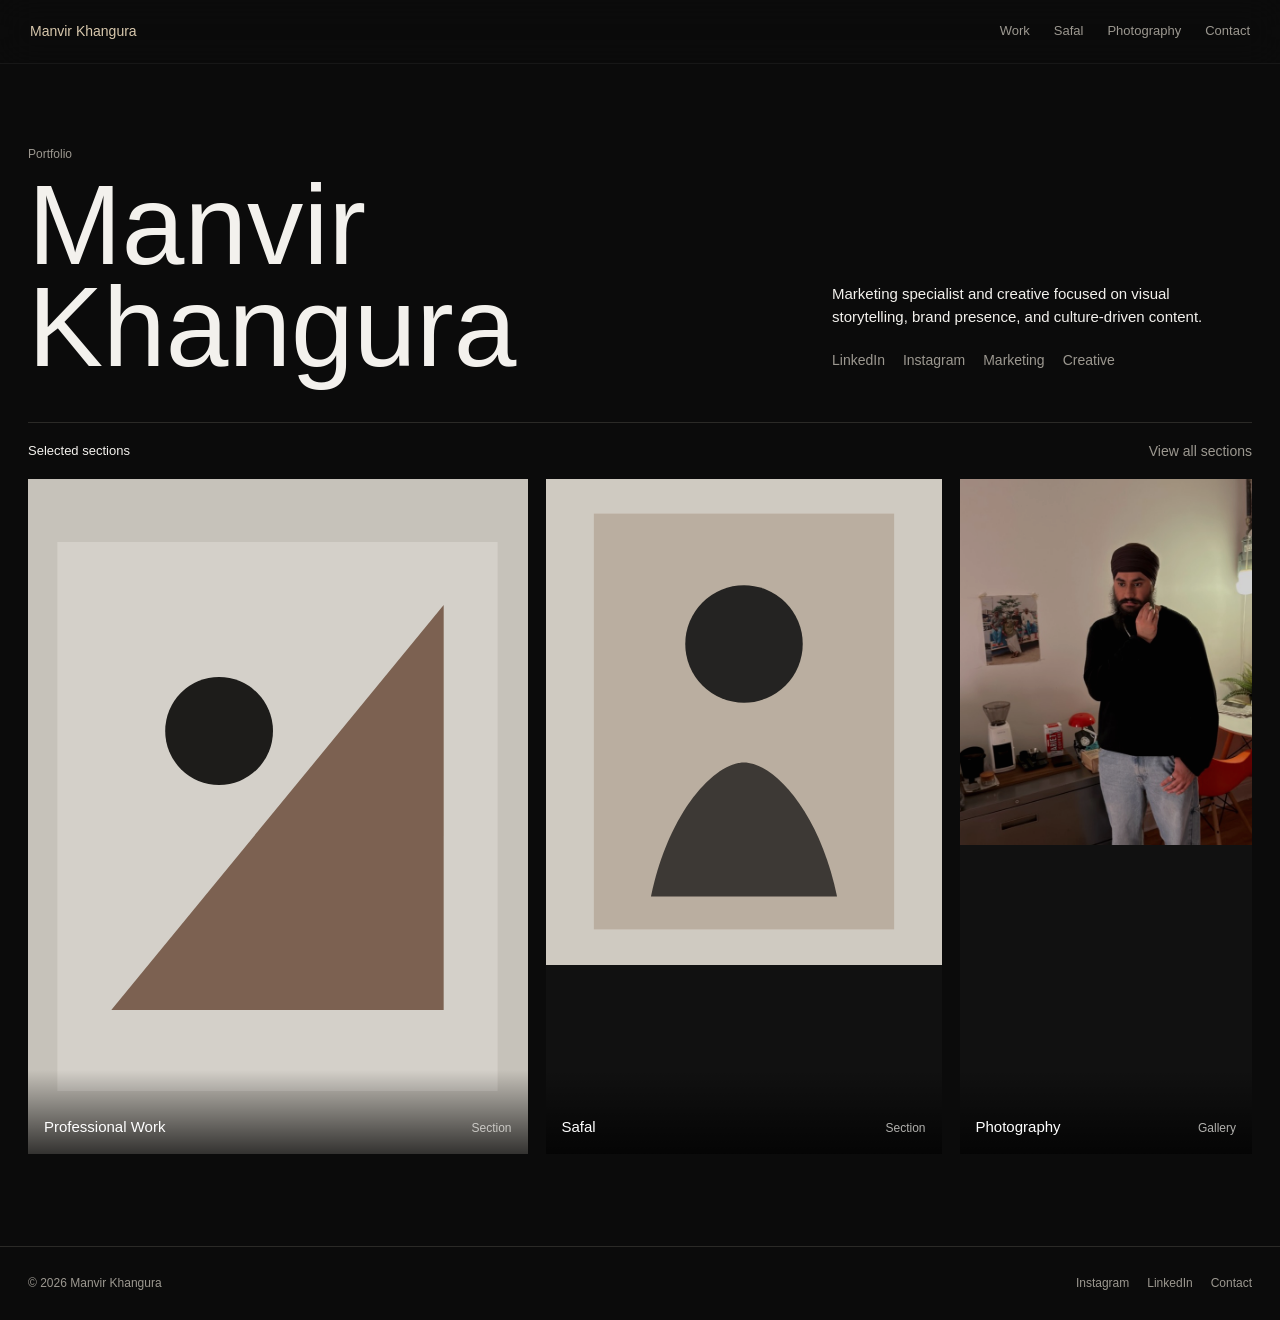
==== index.html @ 933faab9 "Refresh dark portfolio homepage" ====
<!doctype html>
<html lang="en">
  <head>
    <meta charset="utf-8" />
    <meta name="viewport" content="width=device-width, initial-scale=1" />
    <meta name="description" content="Manvir Khangura portfolio: graphic design, photography, social media management, and marketing." data-site="metaDescription" />
    <title>Manvir Khangura - Portfolio</title>
    <link rel="icon" href="favicon.svg" type="image/svg+xml" />
    <link rel="stylesheet" href="styles.css?v=20260706-dark-sections" />
    <script type="module" src="site.js?v=20260706-dark-sections"></script>
  </head>
  <body>
    <header class="site-header">
      <a class="brand" href="#home" data-route="home" data-site="name">Manvir Khangura</a>
      <nav class="site-nav" aria-label="Primary navigation">
        <a href="#section/professional-work" data-route="professional-work">Work</a>
        <a href="#section/safal" data-route="safal">Safal</a>
        <a href="#section/photography" data-route="photography">Photography</a>
        <a href="#contact" data-route="contact">Contact</a>
      </nav>
    </header>

    <main>
      <section class="masthead page-shell" data-view="home" aria-labelledby="intro-title">
        <div>
          <p class="kicker" data-site="kicker">Portfolio</p>
          <h1 id="intro-title" data-site="headline">Manvir Khangura</h1>
        </div>
        <div class="masthead-aside">
          <p class="intro-copy" data-site="description">Marketing specialist and creative focused on visual storytelling, brand presence, and culture-driven content.</p>
          <div class="link-row" aria-label="Social links" data-site="heroLinks">
            <a href="https://www.linkedin.com/in/manvir-khangura" target="_blank" rel="noreferrer">LinkedIn</a>
            <a href="https://www.instagram.com/manvir.s_/" target="_blank" rel="noreferrer">Instagram</a>
            <span>Marketing</span>
            <span>Creative</span>
          </div>
        </div>
      </section>

      <section class="section page-shell work-index" data-view="home" aria-labelledby="work-title">
        <div class="section-heading">
          <h2 id="work-title">Selected sections</h2>
          <a href="#galleries" data-route="galleries">View all sections</a>
        </div>
        <div class="project-grid" id="featured-grid"></div>
      </section>

      <section class="archive page-shell" data-view="archive" hidden>
        <div class="page-title">
          <p class="kicker">Archive</p>
          <h1 id="archive-title">Sections</h1>
        </div>
        <div class="project-grid" id="archive-grid"></div>
        <p class="empty-state" id="archive-empty" hidden>No published work yet.</p>
      </section>

      <article class="project-page page-shell" data-view="project" hidden>
        <header class="project-header">
          <a class="back-link" id="project-back" href="#home">Back</a>
          <h1 id="project-title"></h1>
          <p id="project-year"></p>
        </header>
        <p class="project-description" id="project-description"></p>
        <div class="image-stack" id="project-images"></div>
      </article>

      <section class="contact page-shell" data-view="contact" hidden aria-labelledby="contact-title">
        <p class="kicker">Contact</p>
        <h1 id="contact-title" data-site="contactHeading">For design, content, photography, and marketing collaborations.</h1>
        <div class="contact-list" data-site="contactLinks">
          <a href="https://www.linkedin.com/in/manvir-khangura" target="_blank" rel="noreferrer">LinkedIn</a>
          <a href="https://www.instagram.com/manvir.s_/" target="_blank" rel="noreferrer">Instagram</a>
          <span>Marketing</span>
          <span>Creative</span>
          <span>Photography</span>
        </div>
      </section>
    </main>
    <footer class="site-footer">
      <span>© 2026 Manvir Khangura</span>
      <nav aria-label="Footer links">
        <a href="https://www.instagram.com/manvir.s_/" target="_blank" rel="noreferrer">Instagram</a>
        <a href="https://www.linkedin.com/in/manvir-khangura" target="_blank" rel="noreferrer">LinkedIn</a>
        <a href="#contact">Contact</a>
      </nav>
    </footer>
  </body>
</html>
---- styles.css ----
:root {
  color-scheme: dark;
  --background: #0b0b0b;
  --surface: #111111;
  --text: #f3f1ed;
  --muted: #9c9890;
  --line: #2b2a27;
  --soft: #171717;
  --glow: #d8c8ad;
  --max: 1480px;
}

* {
  box-sizing: border-box;
}

html {
  background: var(--background);
  color: var(--text);
  font-family: "SF Pro Display", "SF Pro Text", -apple-system, BlinkMacSystemFont, "Helvetica Neue", Helvetica, Arial, sans-serif;
}

body {
  margin: 0;
  min-height: 100vh;
  font-size: 14px;
  line-height: 1.45;
  letter-spacing: 0;
}

a {
  color: inherit;
  text-decoration: none;
}

a:hover,
a.active {
  color: var(--glow);
}

img {
  display: block;
  max-width: 100%;
}

[hidden] {
  display: none !important;
}

.site-header {
  position: sticky;
  top: 0;
  z-index: 10;
  display: grid;
  grid-template-columns: 1fr auto;
  align-items: center;
  gap: 24px;
  min-height: 64px;
  padding: 0 30px;
  background: rgb(11 11 11 / 82%);
  border-bottom: 1px solid rgb(255 255 255 / 5%);
  backdrop-filter: blur(18px);
  -webkit-backdrop-filter: blur(18px);
}

.brand {
  width: max-content;
  font-size: 14px;
  font-weight: 400;
  color: var(--text);
}

.site-nav {
  display: flex;
  align-items: center;
  justify-content: flex-end;
  gap: 24px;
  font-size: 13px;
  color: var(--muted);
}

.page-shell {
  width: min(var(--max), 100%);
  margin: 0 auto;
  padding: 0 28px;
}

.masthead {
  display: grid;
  grid-template-columns: minmax(0, 1fr) minmax(280px, 420px);
  align-items: end;
  gap: 48px;
  min-height: 34vh;
  padding-top: 82px;
  padding-bottom: 44px;
}

.kicker {
  margin: 0 0 12px;
  color: var(--muted);
  font-size: 12px;
}

h1,
h2,
p {
  margin-top: 0;
}

h1 {
  margin-bottom: 0;
  max-width: 960px;
  font-size: clamp(54px, 8.8vw, 136px);
  line-height: 0.9;
  font-weight: 400;
}

h2 {
  margin: 0;
  font-size: 13px;
  font-weight: 400;
}

.masthead-aside {
  padding-bottom: 8px;
}

.intro-copy {
  max-width: 390px;
  margin-bottom: 22px;
  color: var(--text);
  font-size: 15px;
  line-height: 1.48;
}

.link-row,
.contact-list {
  display: flex;
  flex-wrap: wrap;
  gap: 8px 18px;
  color: var(--muted);
}

.section {
  padding-bottom: 92px;
}

.section-heading {
  display: flex;
  align-items: center;
  justify-content: space-between;
  gap: 18px;
  padding: 18px 0;
  border-top: 1px solid var(--line);
  color: var(--muted);
}

.section-heading h2 {
  color: var(--text);
}

.project-grid {
  display: grid;
  grid-template-columns: repeat(12, minmax(0, 1fr));
  gap: 18px;
}

.project-tile {
  position: relative;
  display: grid;
  grid-column: span 4;
  gap: 0;
  overflow: hidden;
  background: var(--surface);
}

.project-tile:nth-child(6n + 1) {
  grid-column: span 5;
}

.project-tile:nth-child(6n + 2) {
  grid-column: span 4;
  padding-top: 0;
}

.project-tile:nth-child(6n + 3) {
  grid-column: span 3;
}

.project-tile:nth-child(6n + 4) {
  grid-column: span 7;
}

.project-tile:nth-child(6n + 5),
.project-tile:nth-child(6n + 6) {
  grid-column: span 6;
}

.project-tile img,
.image-placeholder {
  width: 100%;
  aspect-ratio: 4 / 5;
  object-fit: cover;
  background: var(--soft);
  filter: saturate(0.9) contrast(1.03);
  opacity: 0.88;
  transition: opacity 240ms ease, transform 420ms ease, filter 420ms ease;
}

.project-tile:nth-child(6n + 1) img {
  aspect-ratio: 4 / 5.4;
}

.project-tile:nth-child(6n + 2) img {
  aspect-ratio: 4 / 4.9;
}

.project-tile:hover img {
  opacity: 1;
  transform: scale(1.025);
  filter: saturate(1.04) contrast(1.06);
}

.project-meta {
  position: absolute;
  inset: auto 0 0;
  display: flex;
  align-items: baseline;
  justify-content: space-between;
  gap: 16px;
  padding: 46px 16px 16px;
  color: rgb(243 241 237 / 72%);
  font-size: 12px;
  background: linear-gradient(to top, rgb(0 0 0 / 74%), rgb(0 0 0 / 0));
}

.project-meta span:first-child {
  color: #fff;
  font-size: 15px;
}

.archive {
  padding-top: 96px;
  padding-bottom: 120px;
}

.page-title {
  display: grid;
  grid-template-columns: 1fr auto;
  align-items: end;
  gap: 24px;
  margin-bottom: 46px;
}

.page-title h1 {
  font-size: clamp(48px, 9vw, 148px);
}

.empty-state,
.project-header p,
.project-description {
  color: var(--muted);
}

.project-page {
  max-width: 1180px;
  padding-top: 82px;
  padding-bottom: 120px;
}

.project-header {
  display: grid;
  grid-template-columns: 160px 1fr auto;
  align-items: end;
  gap: 24px;
  margin-bottom: 42px;
}

.project-header h1 {
  max-width: 820px;
  font-size: clamp(44px, 8vw, 128px);
}

.back-link {
  color: var(--muted);
}

.project-description {
  max-width: 620px;
  margin: 0 0 42px 160px;
  font-size: 16px;
  line-height: 1.5;
}

.image-stack {
  display: grid;
  gap: 18px;
}

.image-stack img {
  width: 100%;
  max-height: 1120px;
  object-fit: cover;
  background: var(--soft);
  border: 1px solid var(--line);
}

.contact {
  min-height: calc(100vh - 64px);
  display: flex;
  flex-direction: column;
  justify-content: flex-end;
  padding-top: 96px;
  padding-bottom: 56px;
}

.site-footer {
  display: flex;
  align-items: center;
  justify-content: space-between;
  gap: 24px;
  padding: 28px;
  color: var(--muted);
  border-top: 1px solid var(--line);
  font-size: 12px;
}

.site-footer nav {
  display: flex;
  gap: 18px;
}

.contact h1 {
  max-width: 920px;
  margin-bottom: 32px;
  font-size: clamp(42px, 8vw, 128px);
}

@media (max-width: 820px) {
  .site-header {
    min-height: 62px;
    padding: 0 18px;
  }

  .site-nav {
    gap: 16px;
  }

  .page-shell {
    padding-left: 18px;
    padding-right: 18px;
  }

  .masthead {
    grid-template-columns: 1fr;
    gap: 24px;
    min-height: 28vh;
    padding-top: 62px;
    padding-bottom: 34px;
  }

  h1 {
    font-size: clamp(52px, 17vw, 96px);
  }

  .section {
    padding-bottom: 78px;
  }

  .project-grid {
    grid-template-columns: 1fr;
    gap: 34px;
  }

  .project-tile,
  .project-tile:nth-child(n) {
    grid-column: auto;
    padding-top: 0;
  }

  .project-tile img,
  .project-tile:nth-child(n) img {
    aspect-ratio: 4 / 5;
  }

  .page-title,
  .project-header {
    grid-template-columns: 1fr;
    gap: 12px;
  }

  .project-description {
    margin-left: 0;
  }

  .site-footer {
    align-items: flex-start;
    flex-direction: column;
    padding: 24px 18px;
  }
}
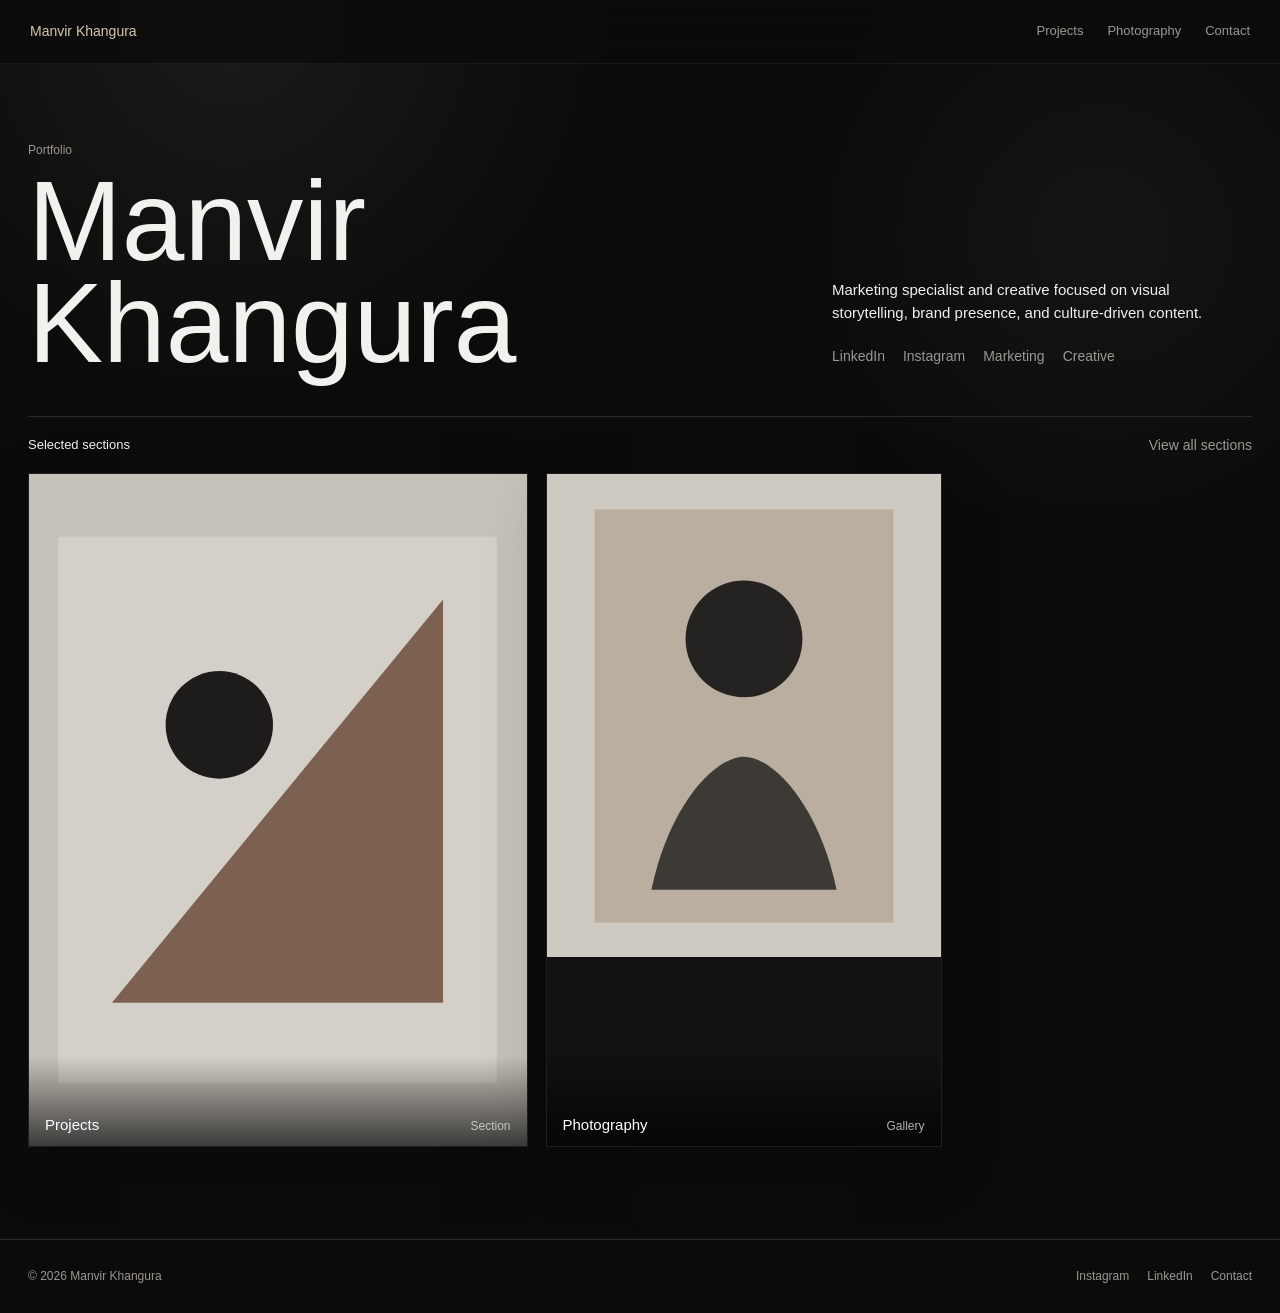
==== commit 9b0a8535: "Rename work section and remove Safal" ====
--- a/index.html
+++ b/index.html
@@ -6,15 +6,15 @@
     <meta name="description" content="Manvir Khangura portfolio: graphic design, photography, social media management, and marketing." data-site="metaDescription" />
     <title>Manvir Khangura - Portfolio</title>
     <link rel="icon" href="favicon.svg" type="image/svg+xml" />
-    <link rel="stylesheet" href="styles.css?v=20260706-dark-sections" />
-    <script type="module" src="site.js?v=20260706-dark-sections"></script>
+    <link rel="stylesheet" href="styles.css?v=20260707-admin" />
+    <script src="content/admin-config.js"></script>
+    <script type="module" src="site.js?v=20260707-admin"></script>
   </head>
   <body>
     <header class="site-header">
       <a class="brand" href="#home" data-route="home" data-site="name">Manvir Khangura</a>
       <nav class="site-nav" aria-label="Primary navigation">
-        <a href="#section/professional-work" data-route="professional-work">Work</a>
-        <a href="#section/safal" data-route="safal">Safal</a>
+        <a href="#section/projects" data-route="projects">Projects</a>
         <a href="#section/photography" data-route="photography">Photography</a>
         <a href="#contact" data-route="contact">Contact</a>
       </nav>
--- a/styles.css
+++ b/styles.css
@@ -15,7 +15,10 @@
 }
 
 html {
-  background: var(--background);
+  background:
+    radial-gradient(circle at 18% 2%, rgb(216 200 173 / 8%), transparent 24rem),
+    radial-gradient(circle at 86% 18%, rgb(255 255 255 / 4%), transparent 20rem),
+    var(--background);
   color: var(--text);
   font-family: "SF Pro Display", "SF Pro Text", -apple-system, BlinkMacSystemFont, "Helvetica Neue", Helvetica, Arial, sans-serif;
 }
@@ -26,6 +29,7 @@
   font-size: 14px;
   line-height: 1.45;
   letter-spacing: 0;
+  background: transparent;
 }
 
 a {
@@ -91,8 +95,8 @@
   align-items: end;
   gap: 48px;
   min-height: 34vh;
-  padding-top: 82px;
-  padding-bottom: 44px;
+  padding-top: 78px;
+  padding-bottom: 42px;
 }
 
 .kicker {
@@ -172,6 +176,8 @@
   gap: 0;
   overflow: hidden;
   background: var(--surface);
+  border: 1px solid rgb(255 255 255 / 6%);
+  box-shadow: 0 20px 60px rgb(0 0 0 / 18%);
 }
 
 .project-tile:nth-child(6n + 1) {
@@ -228,10 +234,16 @@
   align-items: baseline;
   justify-content: space-between;
   gap: 16px;
-  padding: 46px 16px 16px;
+  padding: 58px 16px 16px;
   color: rgb(243 241 237 / 72%);
   font-size: 12px;
   background: linear-gradient(to top, rgb(0 0 0 / 74%), rgb(0 0 0 / 0));
+  transform: translateY(6px);
+  transition: transform 240ms ease;
+}
+
+.project-tile:hover .project-meta {
+  transform: translateY(0);
 }
 
 .project-meta span:first-child {
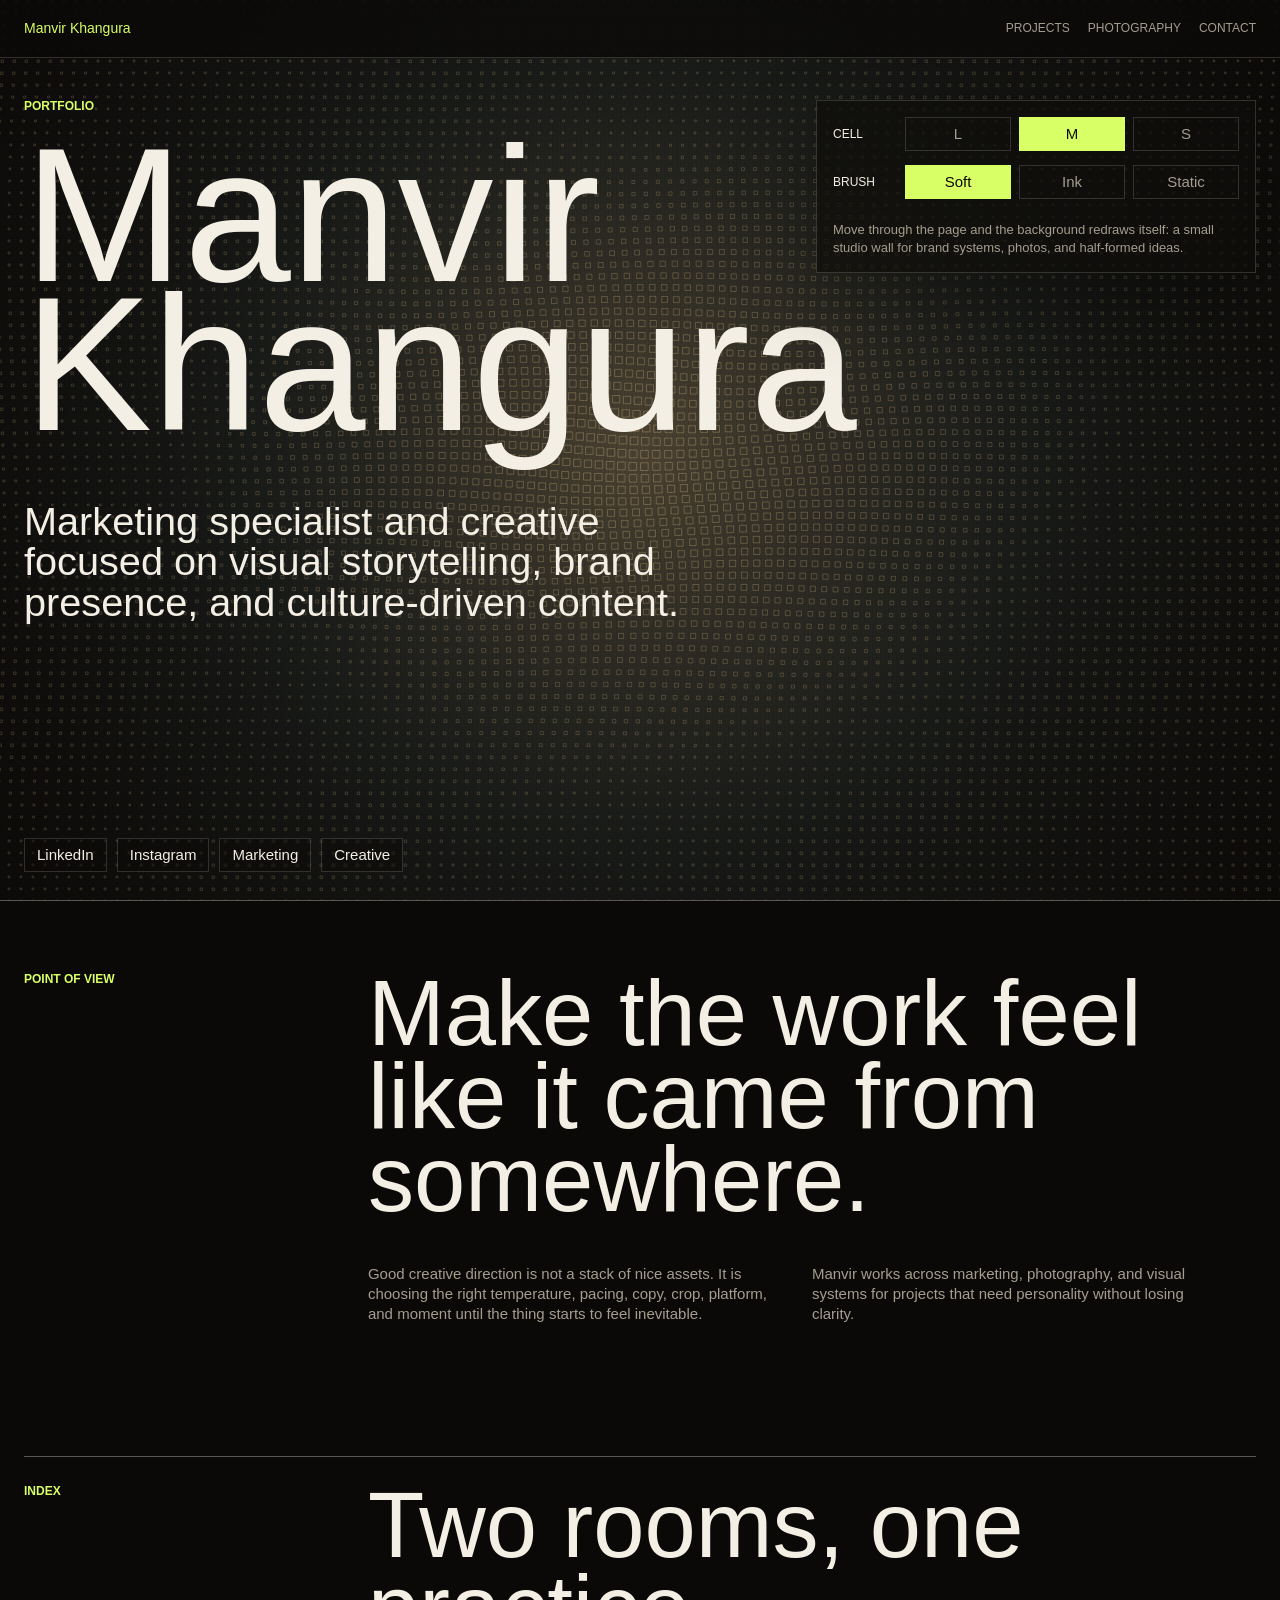
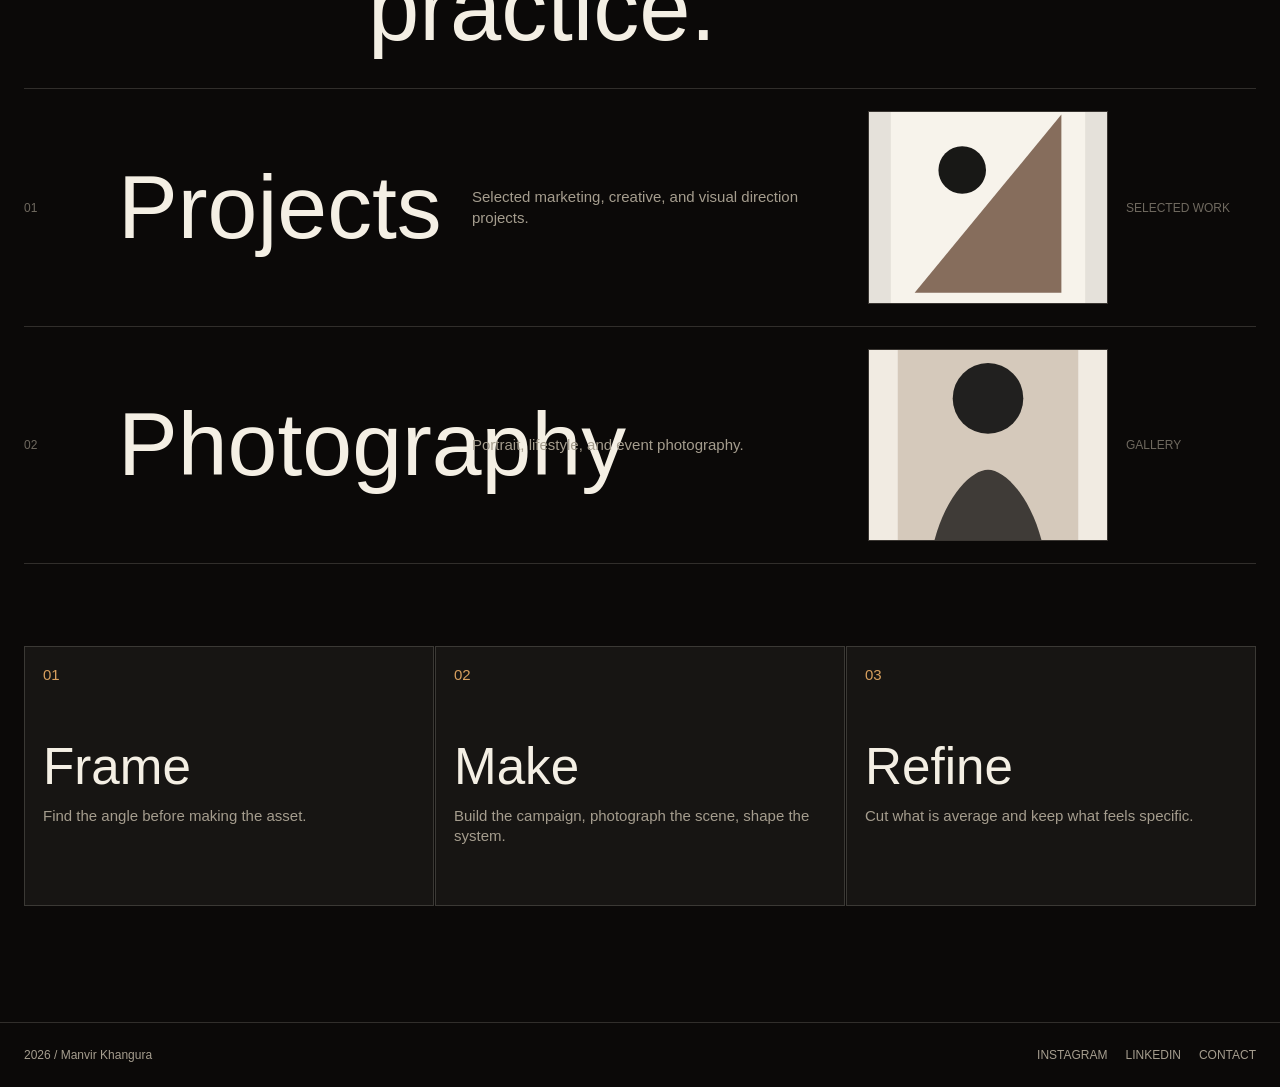
==== commit 71542b42: "Rebuild portfolio with interactive character" ====
--- a/index.html
+++ b/index.html
@@ -3,14 +3,16 @@
   <head>
     <meta charset="utf-8" />
     <meta name="viewport" content="width=device-width, initial-scale=1" />
-    <meta name="description" content="Manvir Khangura portfolio: graphic design, photography, social media management, and marketing." data-site="metaDescription" />
+    <meta name="description" content="Manvir Khangura portfolio: marketing, creative direction, photography, and culture-driven content." data-site="metaDescription" />
     <title>Manvir Khangura - Portfolio</title>
     <link rel="icon" href="favicon.svg" type="image/svg+xml" />
-    <link rel="stylesheet" href="styles.css?v=20260707-admin" />
+    <link rel="stylesheet" href="styles.css?v=20260709-character" />
     <script src="content/admin-config.js"></script>
-    <script type="module" src="site.js?v=20260707-admin"></script>
+    <script type="module" src="site.js?v=20260709-character"></script>
   </head>
   <body>
+    <canvas class="atmosphere" id="atmosphere" aria-hidden="true"></canvas>
+
     <header class="site-header">
       <a class="brand" href="#home" data-route="home" data-site="name">Manvir Khangura</a>
       <nav class="site-nav" aria-label="Primary navigation">
@@ -21,52 +23,95 @@
     </header>
 
     <main>
-      <section class="masthead page-shell" data-view="home" aria-labelledby="intro-title">
-        <div>
-          <p class="kicker" data-site="kicker">Portfolio</p>
-          <h1 id="intro-title" data-site="headline">Manvir Khangura</h1>
+      <section class="hero page-shell" data-view="home" aria-labelledby="intro-title">
+        <div class="hero-grid">
+          <div class="hero-copy">
+            <p class="kicker" data-site="kicker">Portfolio</p>
+            <h1 id="intro-title" data-site="headline">Manvir Khangura</h1>
+            <p class="hero-statement" data-site="description">Marketing specialist and creative focused on visual storytelling, brand presence, and culture-driven content.</p>
+          </div>
+          <aside class="control-board" aria-label="Visual controls">
+            <div class="board-row">
+              <span>Cell</span>
+              <button type="button" data-cell="18">L</button>
+              <button type="button" data-cell="12" class="active">M</button>
+              <button type="button" data-cell="7">S</button>
+            </div>
+            <div class="board-row">
+              <span>Brush</span>
+              <button type="button" data-brush="soft" class="active">Soft</button>
+              <button type="button" data-brush="ink">Ink</button>
+              <button type="button" data-brush="static">Static</button>
+            </div>
+            <p>Move through the page and the background redraws itself: a small studio wall for brand systems, photos, and half-formed ideas.</p>
+          </aside>
         </div>
-        <div class="masthead-aside">
-          <p class="intro-copy" data-site="description">Marketing specialist and creative focused on visual storytelling, brand presence, and culture-driven content.</p>
-          <div class="link-row" aria-label="Social links" data-site="heroLinks">
-            <a href="https://www.linkedin.com/in/manvir-khangura" target="_blank" rel="noreferrer">LinkedIn</a>
-            <a href="https://www.instagram.com/manvir.s_/" target="_blank" rel="noreferrer">Instagram</a>
-            <span>Marketing</span>
-            <span>Creative</span>
-          </div>
+
+        <div class="signal-strip" aria-label="Capabilities" data-site="heroLinks">
+          <a href="https://www.linkedin.com/in/manvir-khangura" target="_blank" rel="noreferrer">LinkedIn</a>
+          <a href="https://www.instagram.com/manvir.s_/" target="_blank" rel="noreferrer">Instagram</a>
+          <span>Marketing</span>
+          <span>Creative</span>
         </div>
       </section>
 
-      <section class="section page-shell work-index" data-view="home" aria-labelledby="work-title">
+      <section class="studio-note page-shell" data-view="home" aria-labelledby="note-title">
+        <p class="eyebrow">Point of view</p>
+        <h2 id="note-title">Make the work feel like it came from somewhere.</h2>
+        <div class="note-columns">
+          <p>Good creative direction is not a stack of nice assets. It is choosing the right temperature, pacing, copy, crop, platform, and moment until the thing starts to feel inevitable.</p>
+          <p>Manvir works across marketing, photography, and visual systems for projects that need personality without losing clarity.</p>
+        </div>
+      </section>
+
+      <section class="work-index page-shell" data-view="home" aria-labelledby="work-title">
         <div class="section-heading">
-          <h2 id="work-title">Selected sections</h2>
-          <a href="#galleries" data-route="galleries">View all sections</a>
+          <p class="eyebrow">Index</p>
+          <h2 id="work-title">Two rooms, one practice.</h2>
         </div>
-        <div class="project-grid" id="featured-grid"></div>
+        <div class="project-list" id="featured-grid"></div>
+      </section>
+
+      <section class="process page-shell" data-view="home" aria-label="Process">
+        <div class="process-cell">
+          <span>01</span>
+          <h3>Frame</h3>
+          <p>Find the angle before making the asset.</p>
+        </div>
+        <div class="process-cell">
+          <span>02</span>
+          <h3>Make</h3>
+          <p>Build the campaign, photograph the scene, shape the system.</p>
+        </div>
+        <div class="process-cell">
+          <span>03</span>
+          <h3>Refine</h3>
+          <p>Cut what is average and keep what feels specific.</p>
+        </div>
       </section>
 
       <section class="archive page-shell" data-view="archive" hidden>
         <div class="page-title">
-          <p class="kicker">Archive</p>
+          <p class="eyebrow">Archive</p>
           <h1 id="archive-title">Sections</h1>
         </div>
-        <div class="project-grid" id="archive-grid"></div>
+        <div class="project-list" id="archive-grid"></div>
         <p class="empty-state" id="archive-empty" hidden>No published work yet.</p>
       </section>
 
       <article class="project-page page-shell" data-view="project" hidden>
         <header class="project-header">
           <a class="back-link" id="project-back" href="#home">Back</a>
+          <p class="eyebrow" id="project-type">Gallery</p>
           <h1 id="project-title"></h1>
-          <p id="project-year"></p>
+          <p id="project-description"></p>
         </header>
-        <p class="project-description" id="project-description"></p>
         <div class="image-stack" id="project-images"></div>
       </article>
 
       <section class="contact page-shell" data-view="contact" hidden aria-labelledby="contact-title">
-        <p class="kicker">Contact</p>
-        <h1 id="contact-title" data-site="contactHeading">For design, content, photography, and marketing collaborations.</h1>
+        <p class="eyebrow">Contact</p>
+        <h1 id="contact-title" data-site="contactHeading">Available for marketing, creative direction, photography, and culture-driven content.</h1>
         <div class="contact-list" data-site="contactLinks">
           <a href="https://www.linkedin.com/in/manvir-khangura" target="_blank" rel="noreferrer">LinkedIn</a>
           <a href="https://www.instagram.com/manvir.s_/" target="_blank" rel="noreferrer">Instagram</a>
@@ -76,8 +121,9 @@
         </div>
       </section>
     </main>
+
     <footer class="site-footer">
-      <span>© 2026 Manvir Khangura</span>
+      <span>2026 / Manvir Khangura</span>
       <nav aria-label="Footer links">
         <a href="https://www.instagram.com/manvir.s_/" target="_blank" rel="noreferrer">Instagram</a>
         <a href="https://www.linkedin.com/in/manvir-khangura" target="_blank" rel="noreferrer">LinkedIn</a>
--- a/styles.css
+++ b/styles.css
@@ -1,13 +1,16 @@
 :root {
   color-scheme: dark;
-  --background: #0b0b0b;
-  --surface: #111111;
-  --text: #f3f1ed;
-  --muted: #9c9890;
-  --line: #2b2a27;
-  --soft: #171717;
-  --glow: #d8c8ad;
-  --max: 1480px;
+  --paper: #0b0908;
+  --paper-soft: #15120f;
+  --text: #f4efe4;
+  --muted: #a59d8e;
+  --dim: #6f695f;
+  --line: rgb(244 239 228 / 16%);
+  --line-strong: rgb(244 239 228 / 34%);
+  --acid: #d9ff66;
+  --clay: #d8a05f;
+  --blue: #7ea7a1;
+  --max: 1520px;
 }
 
 * {
@@ -15,21 +18,37 @@
 }
 
 html {
-  background:
-    radial-gradient(circle at 18% 2%, rgb(216 200 173 / 8%), transparent 24rem),
-    radial-gradient(circle at 86% 18%, rgb(255 255 255 / 4%), transparent 20rem),
-    var(--background);
+  background: var(--paper);
   color: var(--text);
   font-family: "SF Pro Display", "SF Pro Text", -apple-system, BlinkMacSystemFont, "Helvetica Neue", Helvetica, Arial, sans-serif;
+  scroll-behavior: smooth;
 }
 
 body {
+  position: relative;
   margin: 0;
   min-height: 100vh;
-  font-size: 14px;
-  line-height: 1.45;
+  overflow-x: hidden;
+  color: var(--text);
+  font-size: 15px;
+  line-height: 1.35;
   letter-spacing: 0;
   background: transparent;
+}
+
+body::after {
+  content: "";
+  position: fixed;
+  inset: 0;
+  z-index: 1;
+  pointer-events: none;
+  opacity: 0.16;
+  background-image:
+    linear-gradient(90deg, rgb(255 255 255 / 15%) 1px, transparent 1px),
+    repeating-linear-gradient(0deg, rgb(255 255 255 / 12%) 0 1px, transparent 1px 3px),
+    repeating-linear-gradient(90deg, rgb(0 0 0 / 40%) 0 1px, transparent 1px 4px);
+  background-size: 12.5vw 100%, auto, auto;
+  mix-blend-mode: overlay;
 }
 
 a {
@@ -39,7 +58,7 @@
 
 a:hover,
 a.active {
-  color: var(--glow);
+  color: var(--acid);
 }
 
 img {
@@ -47,8 +66,23 @@
   max-width: 100%;
 }
 
+button,
+input,
+select {
+  font: inherit;
+}
+
 [hidden] {
   display: none !important;
+}
+
+.atmosphere {
+  position: fixed;
+  inset: 0;
+  z-index: 0;
+  width: 100%;
+  height: 100%;
+  pointer-events: none;
 }
 
 .site-header {
@@ -59,271 +93,413 @@
   grid-template-columns: 1fr auto;
   align-items: center;
   gap: 24px;
-  min-height: 64px;
-  padding: 0 30px;
-  background: rgb(11 11 11 / 82%);
-  border-bottom: 1px solid rgb(255 255 255 / 5%);
+  min-height: 58px;
+  padding: 0 24px;
+  background: rgb(11 9 8 / 78%);
+  border-bottom: 1px solid var(--line);
   backdrop-filter: blur(18px);
   -webkit-backdrop-filter: blur(18px);
 }
 
+main,
+.site-footer {
+  position: relative;
+  z-index: 2;
+}
+
 .brand {
   width: max-content;
+  max-width: 56vw;
   font-size: 14px;
-  font-weight: 400;
+  font-weight: 500;
   color: var(--text);
 }
 
-.site-nav {
+.site-nav,
+.site-footer nav {
   display: flex;
   align-items: center;
   justify-content: flex-end;
-  gap: 24px;
-  font-size: 13px;
+  gap: 18px;
   color: var(--muted);
+  font-size: 12px;
+  text-transform: uppercase;
 }
 
 .page-shell {
   width: min(var(--max), 100%);
   margin: 0 auto;
-  padding: 0 28px;
-}
-
-.masthead {
-  display: grid;
-  grid-template-columns: minmax(0, 1fr) minmax(280px, 420px);
-  align-items: end;
-  gap: 48px;
-  min-height: 34vh;
-  padding-top: 78px;
-  padding-bottom: 42px;
-}
-
-.kicker {
-  margin: 0 0 12px;
-  color: var(--muted);
+  padding: 0 24px;
+}
+
+.hero {
+  min-height: calc(100vh - 58px);
+  display: flex;
+  flex-direction: column;
+  justify-content: space-between;
+  padding-top: 42px;
+  padding-bottom: 28px;
+}
+
+.hero-grid {
+  display: grid;
+  grid-template-columns: minmax(0, 1fr) minmax(320px, 440px);
+  align-items: start;
+  gap: 44px;
+}
+
+.hero-copy {
+  display: grid;
+  min-height: 58vh;
+  align-content: space-between;
+}
+
+.kicker,
+.eyebrow {
+  margin: 0;
+  color: var(--acid);
   font-size: 12px;
+  font-weight: 600;
+  line-height: 1;
+  text-transform: uppercase;
 }
 
 h1,
 h2,
+h3,
 p {
   margin-top: 0;
 }
 
 h1 {
   margin-bottom: 0;
-  max-width: 960px;
-  font-size: clamp(54px, 8.8vw, 136px);
-  line-height: 0.9;
-  font-weight: 400;
-}
-
-h2 {
-  margin: 0;
+  max-width: 1160px;
+  font-size: clamp(76px, 15vw, 244px);
+  line-height: 0.78;
+  font-weight: 540;
+  letter-spacing: 0;
+}
+
+.hero-statement {
+  max-width: 720px;
+  margin: 34px 0 0;
+  color: var(--text);
+  font-size: clamp(23px, 3.1vw, 48px);
+  line-height: 1.02;
+  font-weight: 480;
+}
+
+.control-board {
+  display: grid;
+  gap: 14px;
+  padding: 16px;
+  color: var(--muted);
+  background: rgb(15 13 11 / 72%);
+  border: 1px solid var(--line);
+  box-shadow: 0 24px 80px rgb(0 0 0 / 28%);
+}
+
+.board-row {
+  display: grid;
+  grid-template-columns: 64px repeat(3, 1fr);
+  gap: 8px;
+  align-items: center;
+}
+
+.board-row span {
+  color: var(--text);
+  font-size: 12px;
+  text-transform: uppercase;
+}
+
+.board-row button {
+  min-height: 34px;
+  color: var(--muted);
+  background: transparent;
+  border: 1px solid var(--line);
+  cursor: pointer;
+}
+
+.board-row button:hover,
+.board-row button.active {
+  color: #0b0908;
+  background: var(--acid);
+  border-color: var(--acid);
+}
+
+.control-board p {
+  margin: 8px 0 0;
+  color: var(--muted);
   font-size: 13px;
-  font-weight: 400;
-}
-
-.masthead-aside {
-  padding-bottom: 8px;
-}
-
-.intro-copy {
-  max-width: 390px;
-  margin-bottom: 22px;
-  color: var(--text);
-  font-size: 15px;
-  line-height: 1.48;
-}
-
-.link-row,
+}
+
+.signal-strip,
 .contact-list {
   display: flex;
   flex-wrap: wrap;
-  gap: 8px 18px;
+  gap: 10px;
+  padding-top: 28px;
+}
+
+.signal-strip a,
+.signal-strip span,
+.contact-list a,
+.contact-list span {
+  display: inline-flex;
+  align-items: center;
+  min-height: 34px;
+  padding: 0 12px;
+  color: var(--text);
+  border: 1px solid var(--line);
+  background: rgb(11 9 8 / 46%);
+}
+
+.signal-strip a:hover,
+.contact-list a:hover {
+  color: #0b0908;
+  background: var(--acid);
+  border-color: var(--acid);
+}
+
+.studio-note {
+  display: grid;
+  grid-template-columns: minmax(180px, 0.34fr) minmax(0, 1fr);
+  gap: 42px;
+  padding-top: 72px;
+  padding-bottom: 92px;
+  border-top: 1px solid var(--line-strong);
+}
+
+.studio-note h2,
+.section-heading h2 {
+  margin: 0;
+  max-width: 980px;
+  font-size: clamp(42px, 7.2vw, 132px);
+  line-height: 0.9;
+  font-weight: 520;
+}
+
+.note-columns {
+  grid-column: 2;
+  display: grid;
+  grid-template-columns: repeat(2, minmax(0, 1fr));
+  gap: 28px;
+  max-width: 860px;
+}
+
+.note-columns p,
+.process-cell p,
+.project-row-description,
+.project-header p,
+.empty-state {
   color: var(--muted);
 }
 
-.section {
-  padding-bottom: 92px;
+.work-index {
+  padding-top: 24px;
+  padding-bottom: 82px;
 }
 
 .section-heading {
-  display: flex;
+  display: grid;
+  grid-template-columns: minmax(180px, 0.34fr) minmax(0, 1fr);
+  gap: 42px;
+  padding: 28px 0 38px;
+  border-top: 1px solid var(--line-strong);
+}
+
+.project-list {
+  display: grid;
+  border-top: 1px solid var(--line);
+}
+
+.project-row {
+  position: relative;
+  display: grid;
+  grid-template-columns: 76px minmax(180px, 0.8fr) minmax(220px, 0.9fr) minmax(160px, 240px) 130px;
+  gap: 18px;
   align-items: center;
-  justify-content: space-between;
-  gap: 18px;
-  padding: 18px 0;
-  border-top: 1px solid var(--line);
+  min-height: 190px;
+  padding: 22px 0;
+  border-bottom: 1px solid var(--line);
+  color: var(--text);
+}
+
+.project-row::before {
+  content: "";
+  position: absolute;
+  inset: 8px -12px;
+  z-index: -1;
+  background: rgb(244 239 228 / 0%);
+  transform: skewY(-0.5deg);
+  transition: background 180ms ease;
+}
+
+.project-row:hover::before {
+  background: rgb(244 239 228 / 7%);
+}
+
+.project-number,
+.project-row-type {
+  color: var(--dim);
+  font-size: 12px;
+  text-transform: uppercase;
+}
+
+.project-row-title {
+  font-size: clamp(36px, 7vw, 112px);
+  line-height: 0.84;
+  font-weight: 540;
+}
+
+.project-row-media {
+  overflow: hidden;
+  justify-self: stretch;
+  background: var(--paper-soft);
+  border: 1px solid var(--line);
+}
+
+.project-row-media img {
+  width: 100%;
+  aspect-ratio: 5 / 4;
+  object-fit: cover;
+  filter: grayscale(0.18) contrast(1.1) saturate(0.88);
+  transition: transform 420ms ease, filter 420ms ease;
+}
+
+.project-row:hover .project-row-media img {
+  transform: scale(1.08);
+  filter: grayscale(0) contrast(1.08) saturate(1.04);
+}
+
+.process {
+  display: grid;
+  grid-template-columns: repeat(3, minmax(0, 1fr));
+  gap: 1px;
+  padding-bottom: 116px;
+}
+
+.process-cell {
+  min-height: 260px;
+  padding: 18px;
+  background: rgb(244 239 228 / 5%);
+  border: 1px solid var(--line);
+}
+
+.process-cell span {
+  display: block;
+  margin-bottom: 58px;
+  color: var(--clay);
+}
+
+.process-cell h3 {
+  margin-bottom: 14px;
+  font-size: clamp(28px, 4vw, 54px);
+  line-height: 0.95;
+  font-weight: 520;
+}
+
+.archive,
+.project-page,
+.contact {
+  min-height: calc(100vh - 58px);
+  padding-top: 72px;
+  padding-bottom: 110px;
+}
+
+.page-title {
+  display: grid;
+  grid-template-columns: minmax(180px, 0.34fr) minmax(0, 1fr);
+  gap: 42px;
+  align-items: end;
+  margin-bottom: 48px;
+}
+
+.page-title h1,
+.contact h1 {
+  margin: 0;
+  font-size: clamp(58px, 11vw, 176px);
+  line-height: 0.82;
+  font-weight: 540;
+}
+
+.project-header {
+  display: grid;
+  grid-template-columns: 140px 160px minmax(0, 1fr);
+  gap: 22px;
+  align-items: start;
+  margin-bottom: 48px;
+}
+
+.project-header h1 {
+  grid-column: 3;
+  font-size: clamp(64px, 12vw, 192px);
+}
+
+.project-header p:last-child {
+  grid-column: 3;
+  max-width: 720px;
+  margin: 10px 0 0;
+  font-size: 20px;
+  line-height: 1.35;
+}
+
+.back-link {
   color: var(--muted);
-}
-
-.section-heading h2 {
-  color: var(--text);
-}
-
-.project-grid {
+  font-size: 12px;
+  text-transform: uppercase;
+}
+
+.image-stack {
   display: grid;
   grid-template-columns: repeat(12, minmax(0, 1fr));
   gap: 18px;
 }
 
-.project-tile {
-  position: relative;
-  display: grid;
-  grid-column: span 4;
-  gap: 0;
-  overflow: hidden;
-  background: var(--surface);
-  border: 1px solid rgb(255 255 255 / 6%);
-  box-shadow: 0 20px 60px rgb(0 0 0 / 18%);
-}
-
-.project-tile:nth-child(6n + 1) {
-  grid-column: span 5;
-}
-
-.project-tile:nth-child(6n + 2) {
-  grid-column: span 4;
-  padding-top: 0;
-}
-
-.project-tile:nth-child(6n + 3) {
-  grid-column: span 3;
-}
-
-.project-tile:nth-child(6n + 4) {
-  grid-column: span 7;
-}
-
-.project-tile:nth-child(6n + 5),
-.project-tile:nth-child(6n + 6) {
-  grid-column: span 6;
-}
-
-.project-tile img,
-.image-placeholder {
-  width: 100%;
-  aspect-ratio: 4 / 5;
-  object-fit: cover;
-  background: var(--soft);
-  filter: saturate(0.9) contrast(1.03);
-  opacity: 0.88;
-  transition: opacity 240ms ease, transform 420ms ease, filter 420ms ease;
-}
-
-.project-tile:nth-child(6n + 1) img {
-  aspect-ratio: 4 / 5.4;
-}
-
-.project-tile:nth-child(6n + 2) img {
-  aspect-ratio: 4 / 4.9;
-}
-
-.project-tile:hover img {
-  opacity: 1;
-  transform: scale(1.025);
-  filter: saturate(1.04) contrast(1.06);
-}
-
-.project-meta {
-  position: absolute;
-  inset: auto 0 0;
-  display: flex;
-  align-items: baseline;
-  justify-content: space-between;
-  gap: 16px;
-  padding: 58px 16px 16px;
-  color: rgb(243 241 237 / 72%);
-  font-size: 12px;
-  background: linear-gradient(to top, rgb(0 0 0 / 74%), rgb(0 0 0 / 0));
-  transform: translateY(6px);
-  transition: transform 240ms ease;
-}
-
-.project-tile:hover .project-meta {
-  transform: translateY(0);
-}
-
-.project-meta span:first-child {
-  color: #fff;
-  font-size: 15px;
-}
-
-.archive {
-  padding-top: 96px;
-  padding-bottom: 120px;
-}
-
-.page-title {
-  display: grid;
-  grid-template-columns: 1fr auto;
-  align-items: end;
-  gap: 24px;
-  margin-bottom: 46px;
-}
-
-.page-title h1 {
-  font-size: clamp(48px, 9vw, 148px);
-}
-
-.empty-state,
-.project-header p,
-.project-description {
-  color: var(--muted);
-}
-
-.project-page {
-  max-width: 1180px;
-  padding-top: 82px;
-  padding-bottom: 120px;
-}
-
-.project-header {
-  display: grid;
-  grid-template-columns: 160px 1fr auto;
-  align-items: end;
-  gap: 24px;
-  margin-bottom: 42px;
-}
-
-.project-header h1 {
-  max-width: 820px;
-  font-size: clamp(44px, 8vw, 128px);
-}
-
-.back-link {
-  color: var(--muted);
-}
-
-.project-description {
-  max-width: 620px;
-  margin: 0 0 42px 160px;
-  font-size: 16px;
-  line-height: 1.5;
-}
-
-.image-stack {
-  display: grid;
-  gap: 18px;
-}
-
 .image-stack img {
   width: 100%;
-  max-height: 1120px;
+  min-height: 260px;
+  max-height: 980px;
   object-fit: cover;
-  background: var(--soft);
+  background: var(--paper-soft);
   border: 1px solid var(--line);
 }
 
+.image-stack img:nth-child(6n + 1) {
+  grid-column: span 7;
+  aspect-ratio: 4 / 5;
+}
+
+.image-stack img:nth-child(6n + 2) {
+  grid-column: span 5;
+  aspect-ratio: 5 / 6;
+}
+
+.image-stack img:nth-child(6n + 3) {
+  grid-column: 3 / span 8;
+  aspect-ratio: 16 / 10;
+}
+
+.image-stack img:nth-child(6n + 4),
+.image-stack img:nth-child(6n + 5) {
+  grid-column: span 6;
+  aspect-ratio: 4 / 3;
+}
+
+.image-stack img:nth-child(6n + 6) {
+  grid-column: 2 / span 10;
+  aspect-ratio: 16 / 9;
+}
+
 .contact {
-  min-height: calc(100vh - 64px);
   display: flex;
   flex-direction: column;
   justify-content: flex-end;
-  padding-top: 96px;
-  padding-bottom: 56px;
+}
+
+.contact h1 {
+  max-width: 1180px;
+  margin-top: 18px;
 }
 
 .site-footer {
@@ -331,83 +507,150 @@
   align-items: center;
   justify-content: space-between;
   gap: 24px;
-  padding: 28px;
+  padding: 24px;
   color: var(--muted);
   border-top: 1px solid var(--line);
   font-size: 12px;
 }
 
-.site-footer nav {
-  display: flex;
-  gap: 18px;
-}
-
-.contact h1 {
-  max-width: 920px;
-  margin-bottom: 32px;
-  font-size: clamp(42px, 8vw, 128px);
-}
-
-@media (max-width: 820px) {
+@media (max-width: 940px) {
+  body::after {
+    background-size: 25vw 100%, auto, auto;
+  }
+
   .site-header {
-    min-height: 62px;
-    padding: 0 18px;
+    padding: 0 16px;
   }
 
   .site-nav {
-    gap: 16px;
+    gap: 12px;
   }
 
   .page-shell {
-    padding-left: 18px;
-    padding-right: 18px;
-  }
-
-  .masthead {
-    grid-template-columns: 1fr;
-    gap: 24px;
-    min-height: 28vh;
-    padding-top: 62px;
-    padding-bottom: 34px;
-  }
-
-  h1 {
-    font-size: clamp(52px, 17vw, 96px);
-  }
-
-  .section {
-    padding-bottom: 78px;
-  }
-
-  .project-grid {
-    grid-template-columns: 1fr;
-    gap: 34px;
-  }
-
-  .project-tile,
-  .project-tile:nth-child(n) {
-    grid-column: auto;
-    padding-top: 0;
-  }
-
-  .project-tile img,
-  .project-tile:nth-child(n) img {
-    aspect-ratio: 4 / 5;
-  }
-
+    padding-left: 16px;
+    padding-right: 16px;
+  }
+
+  .hero {
+    min-height: auto;
+    padding-top: 38px;
+  }
+
+  .hero-grid,
+  .studio-note,
+  .section-heading,
   .page-title,
   .project-header {
     grid-template-columns: 1fr;
-    gap: 12px;
-  }
-
-  .project-description {
-    margin-left: 0;
+    gap: 24px;
+  }
+
+  .hero-copy {
+    min-height: auto;
+  }
+
+  h1 {
+    font-size: clamp(66px, 19vw, 128px);
+  }
+
+  .hero-statement {
+    font-size: clamp(25px, 8vw, 54px);
+  }
+
+  .control-board {
+    max-width: 520px;
+  }
+
+  .studio-note,
+  .work-index {
+    padding-top: 58px;
+    padding-bottom: 72px;
+  }
+
+  .note-columns {
+    grid-column: auto;
+    grid-template-columns: 1fr;
+  }
+
+  .project-row {
+    grid-template-columns: 46px minmax(0, 1fr);
+    gap: 14px;
+    min-height: auto;
+    padding: 22px 0 28px;
+  }
+
+  .project-row-title,
+  .project-row-description,
+  .project-row-media,
+  .project-row-type {
+    grid-column: 2;
+  }
+
+  .project-row-media {
+    width: min(100%, 440px);
+  }
+
+  .process {
+    grid-template-columns: 1fr;
+    padding-bottom: 76px;
+  }
+
+  .process-cell {
+    min-height: 190px;
+  }
+
+  .process-cell span {
+    margin-bottom: 36px;
+  }
+
+  .project-header h1,
+  .project-header p:last-child {
+    grid-column: auto;
+  }
+
+  .image-stack {
+    grid-template-columns: 1fr;
+  }
+
+  .image-stack img:nth-child(n) {
+    grid-column: auto;
+    aspect-ratio: 4 / 5;
   }
 
   .site-footer {
     align-items: flex-start;
     flex-direction: column;
-    padding: 24px 18px;
-  }
-}
+    padding: 22px 16px;
+  }
+}
+
+@media (max-width: 560px) {
+  .site-header {
+    grid-template-columns: 1fr;
+    gap: 8px;
+    padding-top: 12px;
+    padding-bottom: 12px;
+  }
+
+  .site-nav {
+    justify-content: flex-start;
+    flex-wrap: wrap;
+  }
+
+  .brand {
+    max-width: 100%;
+  }
+
+  .board-row {
+    grid-template-columns: 1fr repeat(3, minmax(54px, 1fr));
+  }
+
+  .signal-strip a,
+  .signal-strip span,
+  .contact-list a,
+  .contact-list span {
+    min-height: 32px;
+    padding: 0 10px;
+    font-size: 13px;
+  }
+}
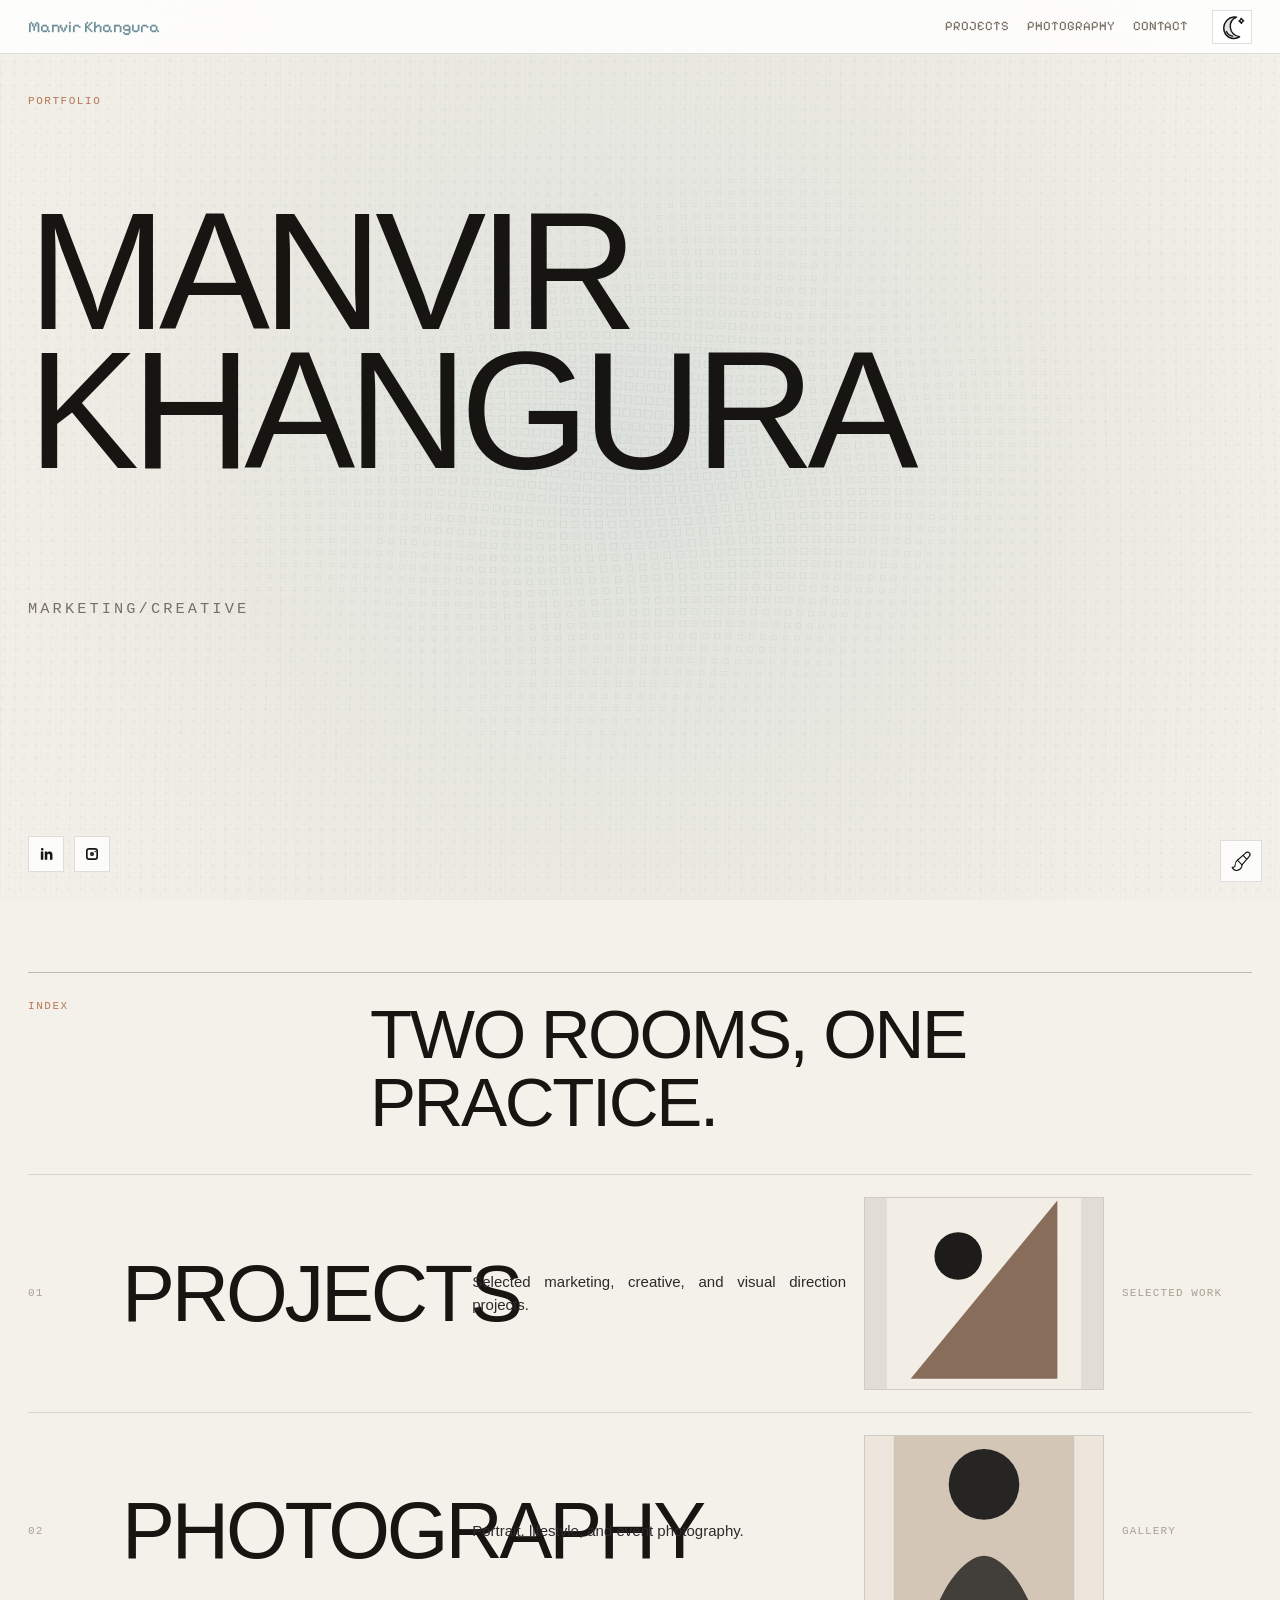
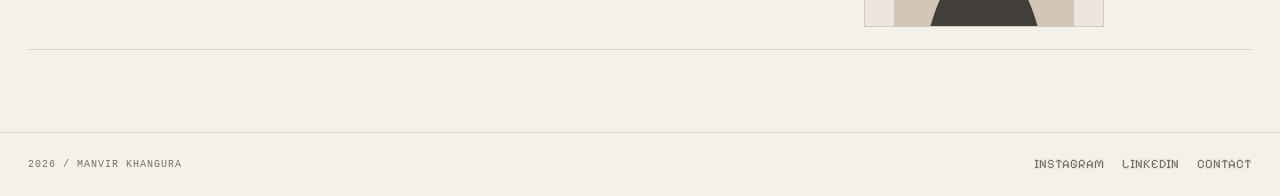
==== commit d8d69877: "Refine portfolio theme and controls" ====
--- a/index.html
+++ b/index.html
@@ -6,9 +6,9 @@
     <meta name="description" content="Manvir Khangura portfolio: marketing, creative direction, photography, and culture-driven content." data-site="metaDescription" />
     <title>Manvir Khangura - Portfolio</title>
     <link rel="icon" href="favicon.svg" type="image/svg+xml" />
-    <link rel="stylesheet" href="styles.css?v=20260709-character" />
+    <link rel="stylesheet" href="styles.css?v=20260709-theme-toggle" />
     <script src="content/admin-config.js"></script>
-    <script type="module" src="site.js?v=20260709-character"></script>
+    <script type="module" src="site.js?v=20260709-theme-toggle"></script>
   </head>
   <body>
     <canvas class="atmosphere" id="atmosphere" aria-hidden="true"></canvas>
@@ -20,6 +20,27 @@
         <a href="#section/photography" data-route="photography">Photography</a>
         <a href="#contact" data-route="contact">Contact</a>
       </nav>
+      <button class="theme-toggle" id="theme-toggle" type="button" aria-label="Switch to dark mode">
+        <svg class="sun-icon" viewBox="0 0 48 48" aria-hidden="true">
+          <path class="sketch-fill" d="M23.5 15.4c5.8-.8 10.2 2.7 10.9 8.2.8 6.2-3.2 10.7-9.6 11.5-6.3.8-11-2.8-11.7-8.5-.8-5.9 3.8-10.4 10.4-11.2Z" />
+          <path d="M23.5 15.4c5.8-.8 10.2 2.7 10.9 8.2.8 6.2-3.2 10.7-9.6 11.5-6.3.8-11-2.8-11.7-8.5-.8-5.9 3.8-10.4 10.4-11.2Z" />
+          <path d="M21.4 16.2c-3.2 1.1-5.5 3.4-6.2 6.6" />
+          <path d="M24 5.5 23.2 11" />
+          <path d="M35.7 8.6 31.8 13" />
+          <path d="M42.2 21.5 36.7 22.6" />
+          <path d="M39.2 35.4 34.2 31.5" />
+          <path d="M24.1 43.2 24.5 37.6" />
+          <path d="M10.2 38.4 15.8 35.8" />
+          <path d="M5.7 25.8 11.6 26.7" />
+          <path d="M9 12.1 13.1 17.1" />
+        </svg>
+        <svg class="moon-icon" viewBox="0 0 48 48" aria-hidden="true">
+          <path class="sketch-fill" d="M31.9 9.1c-6.9 2.1-11.6 8.4-11.6 15.8 0 8.6 6.1 15.5 14.3 16.6-3 2-6.5 2.9-10.4 2.4C14.9 42.7 8.4 34.7 9.4 25.2 10.4 15.8 18 8.5 27.3 8.5c1.6 0 3.1.2 4.6.6Z" />
+          <path d="M31.9 9.1c-6.9 2.1-11.6 8.4-11.6 15.8 0 8.6 6.1 15.5 14.3 16.6-3 2-6.5 2.9-10.4 2.4C14.9 42.7 8.4 34.7 9.4 25.2 10.4 15.8 18 8.5 27.3 8.5c1.6 0 3.1.2 4.6.6Z" />
+          <path d="M39.3 11.5c.8 2.2 1.8 3.4 3.8 4.2-2 .8-3.1 2-3.9 4.2-.9-2.2-1.9-3.4-3.8-4.2 1.9-.8 3.1-2 3.9-4.2Z" />
+          <path d="M13.4 31.7c1.6 4.5 5.1 7.4 9.8 8.2" />
+        </svg>
+      </button>
     </header>
 
     <main>
@@ -28,39 +49,15 @@
           <div class="hero-copy">
             <p class="kicker" data-site="kicker">Portfolio</p>
             <h1 id="intro-title" data-site="headline">Manvir Khangura</h1>
-            <p class="hero-statement" data-site="description">Marketing specialist and creative focused on visual storytelling, brand presence, and culture-driven content.</p>
+            <p class="hero-statement" data-site="description">Marketing/Creative</p>
           </div>
-          <aside class="control-board" aria-label="Visual controls">
-            <div class="board-row">
-              <span>Cell</span>
-              <button type="button" data-cell="18">L</button>
-              <button type="button" data-cell="12" class="active">M</button>
-              <button type="button" data-cell="7">S</button>
-            </div>
-            <div class="board-row">
-              <span>Brush</span>
-              <button type="button" data-brush="soft" class="active">Soft</button>
-              <button type="button" data-brush="ink">Ink</button>
-              <button type="button" data-brush="static">Static</button>
-            </div>
-            <p>Move through the page and the background redraws itself: a small studio wall for brand systems, photos, and half-formed ideas.</p>
-          </aside>
         </div>
 
-        <div class="signal-strip" aria-label="Capabilities" data-site="heroLinks">
-          <a href="https://www.linkedin.com/in/manvir-khangura" target="_blank" rel="noreferrer">LinkedIn</a>
-          <a href="https://www.instagram.com/manvir.s_/" target="_blank" rel="noreferrer">Instagram</a>
-          <span>Marketing</span>
-          <span>Creative</span>
-        </div>
-      </section>
-
-      <section class="studio-note page-shell" data-view="home" aria-labelledby="note-title">
-        <p class="eyebrow">Point of view</p>
-        <h2 id="note-title">Make the work feel like it came from somewhere.</h2>
-        <div class="note-columns">
-          <p>Good creative direction is not a stack of nice assets. It is choosing the right temperature, pacing, copy, crop, platform, and moment until the thing starts to feel inevitable.</p>
-          <p>Manvir works across marketing, photography, and visual systems for projects that need personality without losing clarity.</p>
+        <div class="hero-bottom">
+          <div class="signal-strip" aria-label="Social links" data-site="heroLinks">
+            <a href="https://www.linkedin.com/in/manvir-khangura" target="_blank" rel="noreferrer" aria-label="LinkedIn">LinkedIn</a>
+            <a href="https://www.instagram.com/manvir.s_/" target="_blank" rel="noreferrer" aria-label="Instagram">Instagram</a>
+          </div>
         </div>
       </section>
 
@@ -70,24 +67,6 @@
           <h2 id="work-title">Two rooms, one practice.</h2>
         </div>
         <div class="project-list" id="featured-grid"></div>
-      </section>
-
-      <section class="process page-shell" data-view="home" aria-label="Process">
-        <div class="process-cell">
-          <span>01</span>
-          <h3>Frame</h3>
-          <p>Find the angle before making the asset.</p>
-        </div>
-        <div class="process-cell">
-          <span>02</span>
-          <h3>Make</h3>
-          <p>Build the campaign, photograph the scene, shape the system.</p>
-        </div>
-        <div class="process-cell">
-          <span>03</span>
-          <h3>Refine</h3>
-          <p>Cut what is average and keep what feels specific.</p>
-        </div>
       </section>
 
       <section class="archive page-shell" data-view="archive" hidden>
@@ -130,5 +109,26 @@
         <a href="#contact">Contact</a>
       </nav>
     </footer>
+    <button class="controls-toggle" id="controls-toggle" type="button" aria-label="Show visual controls" aria-expanded="false">
+      <svg viewBox="0 0 48 48" aria-hidden="true">
+        <path d="M31.6 7.8c2.5-2.1 5.7-2.1 7.4-.4 1.8 1.8 1.6 5-.5 7.4L24.9 30.3l-8.7-8.8L31.6 7.8Z" />
+        <path d="M16.2 21.5c-3.6 3.3-5 6.3-4.5 9.4.3 1.9-.8 3.7-2.6 4.2-1 .3-2 .3-3.1.1 2 4.6 6.7 6.9 11.5 5.4 4.7-1.5 7.4-5.2 7.4-10.3" />
+        <path d="M27.5 12.8 34 19.3" />
+      </svg>
+    </button>
+    <aside class="control-board site-controls" id="site-controls" aria-label="Visual controls" hidden>
+      <div class="board-row">
+        <span>Cell</span>
+        <button type="button" data-cell="18">L</button>
+        <button type="button" data-cell="12" class="active">M</button>
+        <button type="button" data-cell="7">S</button>
+      </div>
+      <div class="board-row">
+        <span>Brush</span>
+        <button type="button" data-brush="soft" class="active">Soft</button>
+        <button type="button" data-brush="ink">Ink</button>
+        <button type="button" data-brush="static">Static</button>
+      </div>
+    </aside>
   </body>
 </html>
--- a/styles.css
+++ b/styles.css
@@ -1,16 +1,66 @@
+@import url("https://fonts.googleapis.com/css2?family=Pixelify+Sans:wght@400;500;600&display=swap");
+
 :root {
+  color-scheme: light;
+  --paper: #f4f1ea;
+  --paper-soft: #ebe7dc;
+  --ink: #171512;
+  --text: #171512;
+  --muted: #776f63;
+  --dim: #aaa193;
+  --line: rgb(23 21 18 / 13%);
+  --line-strong: rgb(23 21 18 / 25%);
+  --accent: #8fa99a;
+  --accent-2: #6f8f9a;
+  --clay: #b87655;
+  --icon-fill: rgb(143 169 154 / 28%);
+  --copy: #2a2a2a;
+  --header-bg: rgb(255 255 255 / 84%);
+  --panel-bg: rgb(255 255 255 / 84%);
+  --chip-bg: rgb(255 255 255 / 78%);
+  --cell-bg: rgb(255 255 255 / 72%);
+  --body-grid-a: rgb(23 21 18 / 7%);
+  --body-grid-b: rgb(23 21 18 / 4%);
+  --body-grid-c: rgb(143 169 154 / 14%);
+  --canvas-bg: #f4f1ea;
+  --canvas-glow-a: rgba(111, 143, 154, 0.16);
+  --canvas-glow-b: rgba(143, 169, 154, 0.1);
+  --canvas-glow-end: rgba(244, 241, 234, 0);
+  --canvas-grid-soft: 143, 169, 154;
+  --canvas-grid-ink: 23, 21, 18;
+  --max: 1520px;
+  --mono: "SFMono-Regular", ui-monospace, Menlo, Consolas, monospace;
+  --pixel: "Pixelify Sans", "Helvetica Neue", Helvetica, Arial, sans-serif;
+}
+
+:root[data-theme="dark"] {
   color-scheme: dark;
-  --paper: #0b0908;
-  --paper-soft: #15120f;
-  --text: #f4efe4;
-  --muted: #a59d8e;
-  --dim: #6f695f;
-  --line: rgb(244 239 228 / 16%);
-  --line-strong: rgb(244 239 228 / 34%);
-  --acid: #d9ff66;
-  --clay: #d8a05f;
-  --blue: #7ea7a1;
-  --max: 1520px;
+  --paper: #111315;
+  --paper-soft: #1a1d1f;
+  --ink: #f0eee8;
+  --text: #f0eee8;
+  --muted: #aaa398;
+  --dim: #746f66;
+  --line: rgb(240 238 232 / 13%);
+  --line-strong: rgb(240 238 232 / 24%);
+  --accent: #789287;
+  --accent-2: #87aebb;
+  --clay: #c08a6c;
+  --icon-fill: rgb(120 146 135 / 32%);
+  --copy: #d2ccc0;
+  --header-bg: rgb(17 19 21 / 84%);
+  --panel-bg: rgb(26 29 31 / 82%);
+  --chip-bg: rgb(26 29 31 / 78%);
+  --cell-bg: rgb(26 29 31 / 72%);
+  --body-grid-a: rgb(240 238 232 / 7%);
+  --body-grid-b: rgb(240 238 232 / 4%);
+  --body-grid-c: rgb(135 174 187 / 11%);
+  --canvas-bg: #111315;
+  --canvas-glow-a: rgba(135, 174, 187, 0.14);
+  --canvas-glow-b: rgba(120, 146, 135, 0.1);
+  --canvas-glow-end: rgba(17, 19, 21, 0);
+  --canvas-grid-soft: 120, 146, 135;
+  --canvas-grid-ink: 240, 238, 232;
 }
 
 * {
@@ -20,7 +70,8 @@
 html {
   background: var(--paper);
   color: var(--text);
-  font-family: "SF Pro Display", "SF Pro Text", -apple-system, BlinkMacSystemFont, "Helvetica Neue", Helvetica, Arial, sans-serif;
+  font-family: "Helvetica Neue", Helvetica, Arial, "SF Pro Display", "SF Pro Text", -apple-system, BlinkMacSystemFont, sans-serif;
+  font-feature-settings: "ss06" 1;
   scroll-behavior: smooth;
 }
 
@@ -31,7 +82,7 @@
   overflow-x: hidden;
   color: var(--text);
   font-size: 15px;
-  line-height: 1.35;
+  line-height: 1.5;
   letter-spacing: 0;
   background: transparent;
 }
@@ -44,11 +95,11 @@
   pointer-events: none;
   opacity: 0.16;
   background-image:
-    linear-gradient(90deg, rgb(255 255 255 / 15%) 1px, transparent 1px),
-    repeating-linear-gradient(0deg, rgb(255 255 255 / 12%) 0 1px, transparent 1px 3px),
-    repeating-linear-gradient(90deg, rgb(0 0 0 / 40%) 0 1px, transparent 1px 4px);
-  background-size: 12.5vw 100%, auto, auto;
-  mix-blend-mode: overlay;
+    linear-gradient(90deg, var(--body-grid-a) 1px, transparent 1px),
+    repeating-linear-gradient(0deg, var(--body-grid-b) 0 1px, transparent 1px 3px),
+    repeating-linear-gradient(90deg, var(--body-grid-c) 0 1px, transparent 1px 5px);
+  background-size: 14px 100%, auto, auto;
+  mix-blend-mode: multiply;
 }
 
 a {
@@ -58,7 +109,7 @@
 
 a:hover,
 a.active {
-  color: var(--acid);
+  color: var(--accent-2);
 }
 
 img {
@@ -85,34 +136,89 @@
   pointer-events: none;
 }
 
+main,
+.site-footer,
+.site-controls,
+.controls-toggle {
+  position: relative;
+  z-index: 2;
+}
+
 .site-header {
   position: sticky;
   top: 0;
   z-index: 10;
   display: grid;
-  grid-template-columns: 1fr auto;
+  grid-template-columns: auto minmax(0, 1fr) auto;
   align-items: center;
   gap: 24px;
-  min-height: 58px;
-  padding: 0 24px;
-  background: rgb(11 9 8 / 78%);
+  min-height: 54px;
+  padding: 0 28px;
+  background: var(--header-bg);
   border-bottom: 1px solid var(--line);
-  backdrop-filter: blur(18px);
-  -webkit-backdrop-filter: blur(18px);
-}
-
-main,
-.site-footer {
-  position: relative;
-  z-index: 2;
+  backdrop-filter: blur(12px);
+  -webkit-backdrop-filter: blur(12px);
+}
+
+.theme-toggle {
+  display: inline-grid;
+  place-items: center;
+  width: 40px;
+  height: 34px;
+  padding: 0;
+  color: var(--text);
+  background: var(--chip-bg);
+  border: 1px solid var(--line);
+  cursor: pointer;
+}
+
+.theme-toggle:hover {
+  background: var(--accent);
+  border-color: var(--ink);
+}
+
+.theme-toggle svg {
+  width: 29px;
+  height: 29px;
+  fill: none;
+  stroke: currentColor;
+  stroke-width: 2.35;
+  stroke-linecap: round;
+  stroke-linejoin: round;
+  overflow: visible;
+  transform: rotate(-4deg);
+}
+
+.theme-toggle .sketch-fill {
+  fill: var(--icon-fill);
+  stroke: none;
+}
+
+.theme-toggle:hover svg {
+  transform: rotate(4deg) translateY(-1px);
+}
+
+.theme-toggle .sun-icon {
+  display: none;
+}
+
+:root[data-theme="dark"] .theme-toggle .sun-icon {
+  display: block;
+}
+
+:root[data-theme="dark"] .theme-toggle .moon-icon {
+  display: none;
 }
 
 .brand {
   width: max-content;
   max-width: 56vw;
-  font-size: 14px;
+  color: var(--text);
+  font-family: var(--pixel);
+  font-size: 16px;
   font-weight: 500;
-  color: var(--text);
+  line-height: 1;
+  white-space: nowrap;
 }
 
 .site-nav,
@@ -122,18 +228,27 @@
   justify-content: flex-end;
   gap: 18px;
   color: var(--muted);
-  font-size: 12px;
-  text-transform: uppercase;
+  font-family: var(--pixel);
+  font-size: 13px;
+  line-height: 1;
+  letter-spacing: 0;
+  text-transform: uppercase;
+}
+
+.site-nav {
+  min-width: 0;
+  flex-wrap: nowrap;
+  white-space: nowrap;
 }
 
 .page-shell {
   width: min(var(--max), 100%);
   margin: 0 auto;
-  padding: 0 24px;
+  padding: 0 28px;
 }
 
 .hero {
-  min-height: calc(100vh - 58px);
+  min-height: calc(100vh - 54px);
   display: flex;
   flex-direction: column;
   justify-content: space-between;
@@ -143,7 +258,7 @@
 
 .hero-grid {
   display: grid;
-  grid-template-columns: minmax(0, 1fr) minmax(320px, 440px);
+  grid-template-columns: minmax(0, 1fr);
   align-items: start;
   gap: 44px;
 }
@@ -157,10 +272,12 @@
 .kicker,
 .eyebrow {
   margin: 0;
-  color: var(--acid);
-  font-size: 12px;
-  font-weight: 600;
+  color: var(--clay);
+  font-family: var(--mono);
+  font-size: 11px;
+  font-weight: 400;
   line-height: 1;
+  letter-spacing: 0.14em;
   text-transform: uppercase;
 }
 
@@ -172,31 +289,96 @@
 }
 
 h1 {
+  max-width: 1160px;
   margin-bottom: 0;
-  max-width: 1160px;
-  font-size: clamp(76px, 15vw, 244px);
-  line-height: 0.78;
-  font-weight: 540;
-  letter-spacing: 0;
+  font-size: clamp(68px, 13vw, 220px);
+  line-height: 0.84;
+  font-weight: 400;
+  letter-spacing: -0.045em;
+  text-transform: uppercase;
 }
 
 .hero-statement {
   max-width: 720px;
-  margin: 34px 0 0;
-  color: var(--text);
-  font-size: clamp(23px, 3.1vw, 48px);
-  line-height: 1.02;
-  font-weight: 480;
+  margin: 24px 0 0;
+  padding: 0;
+  color: var(--muted);
+  background: transparent;
+  border: 0;
+  font-family: var(--mono);
+  font-size: clamp(13px, 1.2vw, 18px);
+  line-height: 1.2;
+  font-weight: 400;
+  letter-spacing: 0.2em;
+  text-transform: uppercase;
+}
+
+.hero-statement::first-letter {
+  color: inherit;
+}
+
+.hero-bottom {
+  display: flex;
+  align-items: flex-end;
+  justify-content: flex-start;
+  gap: 24px;
 }
 
 .control-board {
   display: grid;
   gap: 14px;
   padding: 16px;
+  width: min(440px, 100%);
   color: var(--muted);
-  background: rgb(15 13 11 / 72%);
+  background: var(--panel-bg);
   border: 1px solid var(--line);
-  box-shadow: 0 24px 80px rgb(0 0 0 / 28%);
+  backdrop-filter: blur(12px);
+  -webkit-backdrop-filter: blur(12px);
+}
+
+.site-controls {
+  position: fixed;
+  right: 18px;
+  bottom: 68px;
+  z-index: 20;
+  width: min(360px, calc(100vw - 36px));
+  padding: 10px;
+  gap: 8px;
+  box-shadow: 0 10px 34px rgb(23 21 18 / 10%);
+}
+
+.controls-toggle {
+  position: fixed;
+  right: 18px;
+  bottom: 18px;
+  z-index: 21;
+  display: inline-grid;
+  place-items: center;
+  width: 42px;
+  height: 42px;
+  padding: 0;
+  color: var(--text);
+  background: var(--chip-bg);
+  border: 1px solid var(--line);
+  cursor: pointer;
+  backdrop-filter: blur(12px);
+  -webkit-backdrop-filter: blur(12px);
+}
+
+.controls-toggle:hover,
+.controls-toggle.active {
+  background: var(--accent);
+  border-color: var(--ink);
+}
+
+.controls-toggle svg {
+  width: 25px;
+  height: 25px;
+  fill: none;
+  stroke: currentColor;
+  stroke-width: 2.2;
+  stroke-linecap: round;
+  stroke-linejoin: round;
 }
 
 .board-row {
@@ -208,29 +390,38 @@
 
 .board-row span {
   color: var(--text);
-  font-size: 12px;
+  font-family: var(--mono);
+  font-size: 11px;
+  letter-spacing: 0.1em;
   text-transform: uppercase;
 }
 
 .board-row button {
   min-height: 34px;
   color: var(--muted);
-  background: transparent;
+  background: #fff;
   border: 1px solid var(--line);
+  border-radius: 0;
   cursor: pointer;
+  font-family: var(--mono);
+  font-size: 11px;
+  text-transform: uppercase;
 }
 
 .board-row button:hover,
 .board-row button.active {
-  color: #0b0908;
-  background: var(--acid);
-  border-color: var(--acid);
-}
-
-.control-board p {
-  margin: 8px 0 0;
-  color: var(--muted);
-  font-size: 13px;
+  color: var(--ink);
+  background: var(--accent);
+  border-color: var(--ink);
+}
+
+.control-board p,
+.project-row-description,
+.project-header p,
+.empty-state {
+  color: var(--copy);
+  text-align: justify;
+  text-align-last: left;
 }
 
 .signal-strip,
@@ -250,53 +441,46 @@
   min-height: 34px;
   padding: 0 12px;
   color: var(--text);
+  background: var(--chip-bg);
   border: 1px solid var(--line);
-  background: rgb(11 9 8 / 46%);
+  font-family: var(--mono);
+  font-size: 10px;
+  letter-spacing: 0.1em;
+  text-transform: uppercase;
+}
+
+.signal-strip .social-icon {
+  justify-content: center;
+  width: 36px;
+  min-height: 36px;
+  padding: 0;
+}
+
+.signal-strip .social-icon svg {
+  width: 18px;
+  height: 18px;
+  fill: currentColor;
 }
 
 .signal-strip a:hover,
 .contact-list a:hover {
-  color: #0b0908;
-  background: var(--acid);
-  border-color: var(--acid);
-}
-
-.studio-note {
-  display: grid;
-  grid-template-columns: minmax(180px, 0.34fr) minmax(0, 1fr);
-  gap: 42px;
+  color: var(--ink);
+  background: var(--accent);
+  border-color: var(--ink);
+}
+
+.section-heading h2 {
+  max-width: 980px;
+  margin: 0;
+  font-size: clamp(36px, 5.4vw, 86px);
+  line-height: 0.98;
+  font-weight: 400;
+  letter-spacing: -0.035em;
+  text-transform: uppercase;
+}
+
+.work-index {
   padding-top: 72px;
-  padding-bottom: 92px;
-  border-top: 1px solid var(--line-strong);
-}
-
-.studio-note h2,
-.section-heading h2 {
-  margin: 0;
-  max-width: 980px;
-  font-size: clamp(42px, 7.2vw, 132px);
-  line-height: 0.9;
-  font-weight: 520;
-}
-
-.note-columns {
-  grid-column: 2;
-  display: grid;
-  grid-template-columns: repeat(2, minmax(0, 1fr));
-  gap: 28px;
-  max-width: 860px;
-}
-
-.note-columns p,
-.process-cell p,
-.project-row-description,
-.project-header p,
-.empty-state {
-  color: var(--muted);
-}
-
-.work-index {
-  padding-top: 24px;
   padding-bottom: 82px;
 }
 
@@ -330,26 +514,30 @@
   position: absolute;
   inset: 8px -12px;
   z-index: -1;
-  background: rgb(244 239 228 / 0%);
-  transform: skewY(-0.5deg);
+  background: rgb(143 169 154 / 0%);
+  transform: skewY(-0.2deg);
   transition: background 180ms ease;
 }
 
 .project-row:hover::before {
-  background: rgb(244 239 228 / 7%);
+  background: rgb(143 169 154 / 24%);
 }
 
 .project-number,
 .project-row-type {
   color: var(--dim);
-  font-size: 12px;
+  font-family: var(--mono);
+  font-size: 11px;
+  letter-spacing: 0.1em;
   text-transform: uppercase;
 }
 
 .project-row-title {
-  font-size: clamp(36px, 7vw, 112px);
-  line-height: 0.84;
-  font-weight: 540;
+  font-size: clamp(34px, 6.2vw, 94px);
+  line-height: 0.9;
+  font-weight: 400;
+  letter-spacing: -0.04em;
+  text-transform: uppercase;
 }
 
 .project-row-media {
@@ -357,13 +545,14 @@
   justify-self: stretch;
   background: var(--paper-soft);
   border: 1px solid var(--line);
+  mix-blend-mode: multiply;
 }
 
 .project-row-media img {
   width: 100%;
   aspect-ratio: 5 / 4;
   object-fit: cover;
-  filter: grayscale(0.18) contrast(1.1) saturate(0.88);
+  filter: grayscale(0.1) contrast(1.05) saturate(0.92);
   transition: transform 420ms ease, filter 420ms ease;
 }
 
@@ -372,37 +561,10 @@
   filter: grayscale(0) contrast(1.08) saturate(1.04);
 }
 
-.process {
-  display: grid;
-  grid-template-columns: repeat(3, minmax(0, 1fr));
-  gap: 1px;
-  padding-bottom: 116px;
-}
-
-.process-cell {
-  min-height: 260px;
-  padding: 18px;
-  background: rgb(244 239 228 / 5%);
-  border: 1px solid var(--line);
-}
-
-.process-cell span {
-  display: block;
-  margin-bottom: 58px;
-  color: var(--clay);
-}
-
-.process-cell h3 {
-  margin-bottom: 14px;
-  font-size: clamp(28px, 4vw, 54px);
-  line-height: 0.95;
-  font-weight: 520;
-}
-
 .archive,
 .project-page,
 .contact {
-  min-height: calc(100vh - 58px);
+  min-height: calc(100vh - 54px);
   padding-top: 72px;
   padding-bottom: 110px;
 }
@@ -418,9 +580,11 @@
 .page-title h1,
 .contact h1 {
   margin: 0;
-  font-size: clamp(58px, 11vw, 176px);
-  line-height: 0.82;
-  font-weight: 540;
+  font-size: clamp(54px, 9vw, 142px);
+  line-height: 0.86;
+  font-weight: 400;
+  letter-spacing: -0.04em;
+  text-transform: uppercase;
 }
 
 .project-header {
@@ -433,20 +597,22 @@
 
 .project-header h1 {
   grid-column: 3;
-  font-size: clamp(64px, 12vw, 192px);
+  font-size: clamp(58px, 10vw, 164px);
 }
 
 .project-header p:last-child {
   grid-column: 3;
   max-width: 720px;
   margin: 10px 0 0;
-  font-size: 20px;
-  line-height: 1.35;
+  font-size: 18px;
+  line-height: 1.5;
 }
 
 .back-link {
   color: var(--muted);
-  font-size: 12px;
+  font-family: var(--mono);
+  font-size: 11px;
+  letter-spacing: 0.12em;
   text-transform: uppercase;
 }
 
@@ -463,6 +629,7 @@
   object-fit: cover;
   background: var(--paper-soft);
   border: 1px solid var(--line);
+  mix-blend-mode: multiply;
 }
 
 .image-stack img:nth-child(6n + 1) {
@@ -507,19 +674,23 @@
   align-items: center;
   justify-content: space-between;
   gap: 24px;
-  padding: 24px;
+  padding: 24px 28px;
   color: var(--muted);
   border-top: 1px solid var(--line);
-  font-size: 12px;
+  font-family: var(--mono);
+  font-size: 10px;
+  letter-spacing: 0.1em;
+  text-transform: uppercase;
 }
 
 @media (max-width: 940px) {
   body::after {
-    background-size: 25vw 100%, auto, auto;
+    background-size: 28px 100%, auto, auto;
   }
 
   .site-header {
     padding: 0 16px;
+    gap: 14px;
   }
 
   .site-nav {
@@ -537,7 +708,6 @@
   }
 
   .hero-grid,
-  .studio-note,
   .section-heading,
   .page-title,
   .project-header {
@@ -550,26 +720,25 @@
   }
 
   h1 {
-    font-size: clamp(66px, 19vw, 128px);
+    font-size: clamp(58px, 17vw, 118px);
   }
 
   .hero-statement {
-    font-size: clamp(25px, 8vw, 54px);
+    font-size: clamp(12px, 3.4vw, 16px);
+  }
+
+  .hero-bottom {
+    align-items: flex-start;
+    flex-direction: column;
   }
 
   .control-board {
     max-width: 520px;
   }
 
-  .studio-note,
   .work-index {
     padding-top: 58px;
     padding-bottom: 72px;
-  }
-
-  .note-columns {
-    grid-column: auto;
-    grid-template-columns: 1fr;
   }
 
   .project-row {
@@ -590,19 +759,6 @@
     width: min(100%, 440px);
   }
 
-  .process {
-    grid-template-columns: 1fr;
-    padding-bottom: 76px;
-  }
-
-  .process-cell {
-    min-height: 190px;
-  }
-
-  .process-cell span {
-    margin-bottom: 36px;
-  }
-
   .project-header h1,
   .project-header p:last-child {
     grid-column: auto;
@@ -626,23 +782,61 @@
 
 @media (max-width: 560px) {
   .site-header {
-    grid-template-columns: 1fr;
+    grid-template-columns: auto minmax(0, 1fr) auto;
+    min-height: 48px;
     gap: 8px;
-    padding-top: 12px;
-    padding-bottom: 12px;
+    padding: 0 12px;
   }
 
   .site-nav {
-    justify-content: flex-start;
-    flex-wrap: wrap;
+    justify-content: flex-end;
+    flex-wrap: nowrap;
+    gap: 7px;
+    font-size: clamp(7px, 2.35vw, 10px);
   }
 
   .brand {
     max-width: 100%;
+    font-size: clamp(10px, 2.85vw, 13px);
+  }
+
+  .theme-toggle {
+    width: 28px;
+    height: 28px;
+  }
+
+  .theme-toggle svg {
+    width: 14px;
+    height: 14px;
   }
 
   .board-row {
-    grid-template-columns: 1fr repeat(3, minmax(54px, 1fr));
+    grid-template-columns: 50px repeat(3, minmax(44px, 1fr));
+    gap: 6px;
+  }
+
+  .site-controls {
+    right: 12px;
+    bottom: 58px;
+    width: calc(100vw - 24px);
+    padding: 8px;
+  }
+
+  .controls-toggle {
+    right: 12px;
+    bottom: 12px;
+    width: 38px;
+    height: 38px;
+  }
+
+  .controls-toggle svg {
+    width: 23px;
+    height: 23px;
+  }
+
+  .site-controls .board-row button {
+    min-height: 30px;
+    font-size: 10px;
   }
 
   .signal-strip a,
@@ -651,6 +845,6 @@
   .contact-list span {
     min-height: 32px;
     padding: 0 10px;
-    font-size: 13px;
-  }
-}
+    font-size: 10px;
+  }
+}
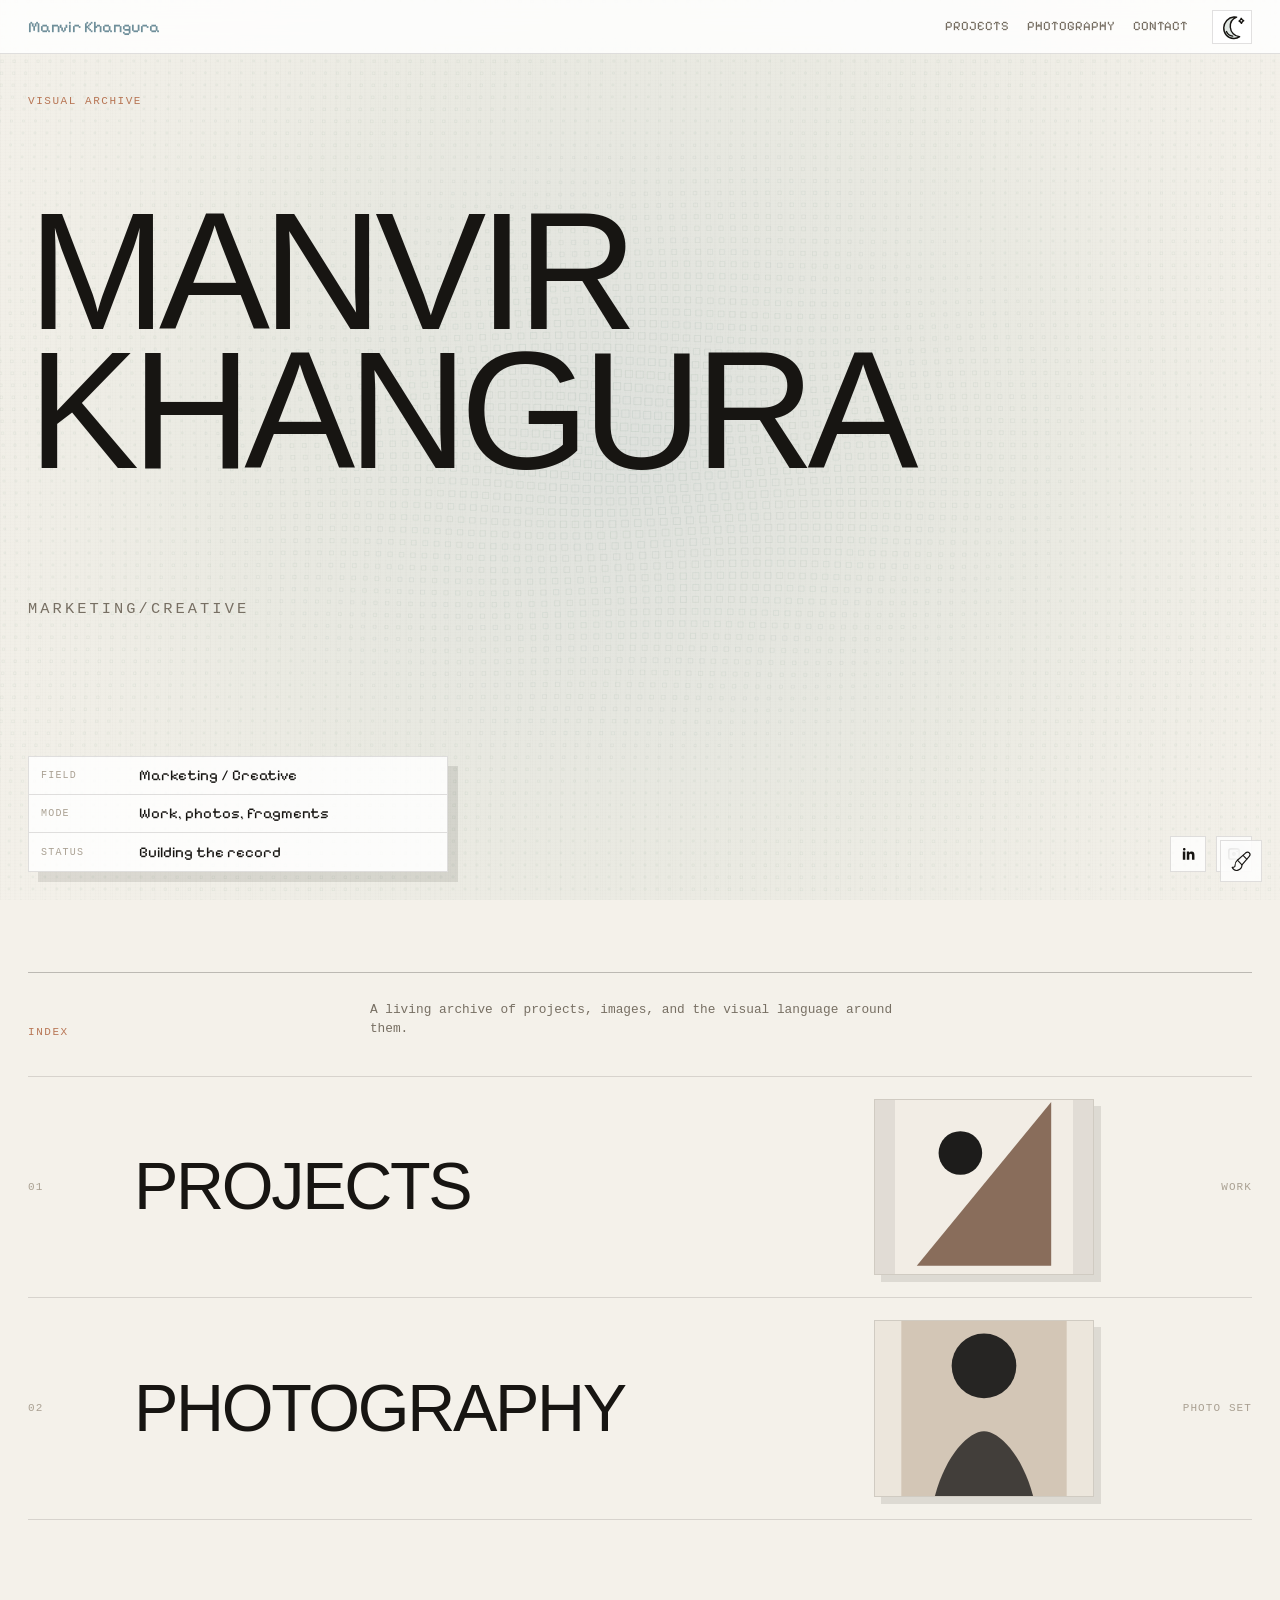
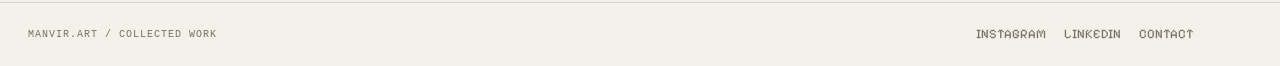
==== commit ef8efed1: "Refine visual archive and photography page" ====
--- a/index.html
+++ b/index.html
@@ -6,9 +6,9 @@
     <meta name="description" content="Manvir Khangura portfolio: marketing, creative direction, photography, and culture-driven content." data-site="metaDescription" />
     <title>Manvir Khangura - Portfolio</title>
     <link rel="icon" href="favicon.svg" type="image/svg+xml" />
-    <link rel="stylesheet" href="styles.css?v=20260709-theme-toggle" />
+    <link rel="stylesheet" href="styles.css?v=20260716-photo-left" />
     <script src="content/admin-config.js"></script>
-    <script type="module" src="site.js?v=20260709-theme-toggle"></script>
+    <script type="module" src="site.js?v=20260716-photo-left"></script>
   </head>
   <body>
     <canvas class="atmosphere" id="atmosphere" aria-hidden="true"></canvas>
@@ -47,13 +47,27 @@
       <section class="hero page-shell" data-view="home" aria-labelledby="intro-title">
         <div class="hero-grid">
           <div class="hero-copy">
-            <p class="kicker" data-site="kicker">Portfolio</p>
+            <p class="kicker" data-site="kicker">Visual Archive</p>
             <h1 id="intro-title" data-site="headline">Manvir Khangura</h1>
             <p class="hero-statement" data-site="description">Marketing/Creative</p>
           </div>
         </div>
 
         <div class="hero-bottom">
+          <dl class="archive-card" aria-label="Archive details">
+            <div>
+              <dt>Field</dt>
+              <dd>Marketing / Creative</dd>
+            </div>
+            <div>
+              <dt>Mode</dt>
+              <dd>Work, photos, fragments</dd>
+            </div>
+            <div>
+              <dt>Status</dt>
+              <dd>Building the record</dd>
+            </div>
+          </dl>
           <div class="signal-strip" aria-label="Social links" data-site="heroLinks">
             <a href="https://www.linkedin.com/in/manvir-khangura" target="_blank" rel="noreferrer" aria-label="LinkedIn">LinkedIn</a>
             <a href="https://www.instagram.com/manvir.s_/" target="_blank" rel="noreferrer" aria-label="Instagram">Instagram</a>
@@ -64,7 +78,8 @@
       <section class="work-index page-shell" data-view="home" aria-labelledby="work-title">
         <div class="section-heading">
           <p class="eyebrow">Index</p>
-          <h2 id="work-title">Two rooms, one practice.</h2>
+          <h2 id="work-title" class="visually-hidden">Selected work</h2>
+          <p class="section-note">A living archive of projects, images, and the visual language around them.</p>
         </div>
         <div class="project-list" id="featured-grid"></div>
       </section>
@@ -102,7 +117,7 @@
     </main>
 
     <footer class="site-footer">
-      <span>2026 / Manvir Khangura</span>
+      <span>manvir.art / collected work</span>
       <nav aria-label="Footer links">
         <a href="https://www.instagram.com/manvir.s_/" target="_blank" rel="noreferrer">Instagram</a>
         <a href="https://www.linkedin.com/in/manvir-khangura" target="_blank" rel="noreferrer">LinkedIn</a>
--- a/styles.css
+++ b/styles.css
@@ -28,6 +28,7 @@
   --canvas-glow-end: rgba(244, 241, 234, 0);
   --canvas-grid-soft: 143, 169, 154;
   --canvas-grid-ink: 23, 21, 18;
+  --shadow: rgb(23 21 18 / 10%);
   --max: 1520px;
   --mono: "SFMono-Regular", ui-monospace, Menlo, Consolas, monospace;
   --pixel: "Pixelify Sans", "Helvetica Neue", Helvetica, Arial, sans-serif;
@@ -61,6 +62,7 @@
   --canvas-glow-end: rgba(17, 19, 21, 0);
   --canvas-grid-soft: 120, 146, 135;
   --canvas-grid-ink: 240, 238, 232;
+  --shadow: rgb(0 0 0 / 28%);
 }
 
 * {
@@ -127,6 +129,15 @@
   display: none !important;
 }
 
+.visually-hidden {
+  position: absolute;
+  width: 1px;
+  height: 1px;
+  overflow: hidden;
+  clip: rect(0 0 0 0);
+  white-space: nowrap;
+}
+
 .atmosphere {
   position: fixed;
   inset: 0;
@@ -318,10 +329,58 @@
 }
 
 .hero-bottom {
-  display: flex;
+  display: grid;
+  grid-template-columns: minmax(280px, 420px) minmax(0, 1fr);
   align-items: flex-end;
-  justify-content: flex-start;
+  justify-content: space-between;
   gap: 24px;
+}
+
+.archive-card {
+  display: grid;
+  gap: 0;
+  margin: 0;
+  color: var(--text);
+  background: var(--panel-bg);
+  border: 1px solid var(--line);
+  box-shadow: 10px 10px 0 var(--shadow);
+  backdrop-filter: blur(12px);
+  -webkit-backdrop-filter: blur(12px);
+}
+
+.archive-card div {
+  display: grid;
+  grid-template-columns: 86px minmax(0, 1fr);
+  gap: 12px;
+  align-items: center;
+  min-height: 38px;
+  padding: 0 12px;
+  border-bottom: 1px solid var(--line);
+}
+
+.archive-card div:last-child {
+  border-bottom: 0;
+}
+
+.archive-card dt,
+.archive-card dd {
+  margin: 0;
+}
+
+.archive-card dt {
+  color: var(--dim);
+  font-family: var(--mono);
+  font-size: 10px;
+  letter-spacing: 0.12em;
+  text-transform: uppercase;
+}
+
+.archive-card dd {
+  min-width: 0;
+  color: var(--text);
+  font-family: var(--pixel);
+  font-size: 15px;
+  line-height: 1;
 }
 
 .control-board {
@@ -416,7 +475,6 @@
 }
 
 .control-board p,
-.project-row-description,
 .project-header p,
 .empty-state {
   color: var(--copy);
@@ -430,6 +488,11 @@
   flex-wrap: wrap;
   gap: 10px;
   padding-top: 28px;
+}
+
+.signal-strip {
+  justify-content: flex-end;
+  padding-top: 0;
 }
 
 .signal-strip a,
@@ -488,10 +551,20 @@
   display: grid;
   grid-template-columns: minmax(180px, 0.34fr) minmax(0, 1fr);
   gap: 42px;
+  align-items: end;
   padding: 28px 0 38px;
   border-top: 1px solid var(--line-strong);
 }
 
+.section-note {
+  max-width: 560px;
+  margin: 0;
+  color: var(--muted);
+  font-family: var(--mono);
+  font-size: clamp(12px, 1vw, 15px);
+  line-height: 1.45;
+}
+
 .project-list {
   display: grid;
   border-top: 1px solid var(--line);
@@ -500,13 +573,26 @@
 .project-row {
   position: relative;
   display: grid;
-  grid-template-columns: 76px minmax(180px, 0.8fr) minmax(220px, 0.9fr) minmax(160px, 240px) 130px;
-  gap: 18px;
+  grid-template-columns: 76px minmax(320px, 1fr) minmax(160px, 220px) 128px;
+  gap: 30px;
   align-items: center;
   min-height: 190px;
   padding: 22px 0;
   border-bottom: 1px solid var(--line);
   color: var(--text);
+}
+
+.project-row::after {
+  content: "";
+  position: absolute;
+  left: 76px;
+  bottom: 26px;
+  width: 38px;
+  height: 2px;
+  background: var(--clay);
+  transform: scaleX(0);
+  transform-origin: left;
+  transition: transform 220ms ease;
 }
 
 .project-row::before {
@@ -523,6 +609,10 @@
   background: rgb(143 169 154 / 24%);
 }
 
+.project-row:hover::after {
+  transform: scaleX(1);
+}
+
 .project-number,
 .project-row-type {
   color: var(--dim);
@@ -532,12 +622,18 @@
   text-transform: uppercase;
 }
 
+.project-row-type {
+  justify-self: end;
+  text-align: right;
+}
+
 .project-row-title {
-  font-size: clamp(34px, 6.2vw, 94px);
+  font-size: clamp(34px, 5.2vw, 82px);
   line-height: 0.9;
   font-weight: 400;
-  letter-spacing: -0.04em;
-  text-transform: uppercase;
+  letter-spacing: -0.035em;
+  text-transform: uppercase;
+  min-width: 0;
 }
 
 .project-row-media {
@@ -546,6 +642,7 @@
   background: var(--paper-soft);
   border: 1px solid var(--line);
   mix-blend-mode: multiply;
+  box-shadow: 7px 7px 0 var(--shadow);
 }
 
 .project-row-media img {
@@ -606,6 +703,190 @@
   margin: 10px 0 0;
   font-size: 18px;
   line-height: 1.5;
+}
+
+.project-page.is-photography {
+  position: relative;
+  display: grid;
+  grid-template-columns: clamp(360px, 30vw, 560px) minmax(0, 1fr);
+  width: 100vw;
+  max-width: none;
+  min-height: calc(100vh - 54px);
+  margin-left: calc(50% - 50vw);
+  margin-right: calc(50% - 50vw);
+  overflow: hidden;
+  padding-left: 0;
+  padding-right: 0;
+  padding-top: 0;
+  padding-bottom: 0;
+}
+
+.project-page.is-photography::before {
+  content: "";
+  position: absolute;
+  inset: 0;
+  z-index: -1;
+  background:
+    radial-gradient(circle at 62% 46%, rgb(184 118 85 / 10%), transparent 0 25%),
+    linear-gradient(90deg, rgb(255 255 255 / 20%), transparent 42% 100%);
+  pointer-events: none;
+}
+
+.project-page.is-photography .project-header {
+  position: relative;
+  z-index: 2;
+  display: grid;
+  grid-column: 2;
+  grid-template-columns: minmax(0, 1fr);
+  place-self: center;
+  place-items: center;
+  width: min(760px, 78%);
+  margin: 0;
+  padding: 18vh 18px;
+  text-align: center;
+}
+
+.project-page.is-photography .back-link {
+  position: fixed;
+  left: 28px;
+  top: 82px;
+  z-index: 4;
+  padding: 9px 10px;
+  background: var(--chip-bg);
+  border: 1px solid var(--line);
+  backdrop-filter: blur(12px);
+  -webkit-backdrop-filter: blur(12px);
+}
+
+.project-page.is-photography .eyebrow {
+  margin-bottom: 18px;
+}
+
+.project-page.is-photography .project-header h1 {
+  grid-column: auto;
+  font-family: Georgia, "Times New Roman", serif;
+  font-size: clamp(58px, 8.8vw, 132px);
+  line-height: 0.9;
+  letter-spacing: -0.035em;
+  text-transform: none;
+}
+
+.project-page.is-photography .project-header p:last-child {
+  grid-column: auto;
+  max-width: 560px;
+  margin: 20px auto 0;
+  color: var(--text);
+  font-family: Georgia, "Times New Roman", serif;
+  font-size: clamp(18px, 1.9vw, 25px);
+  line-height: 1.35;
+  text-align: center;
+  text-align-last: center;
+}
+
+.project-page.is-photography .project-header p:last-child span {
+  display: block;
+}
+
+.project-page.is-photography .project-header .camera-line {
+  margin-top: 7px;
+  font-family: Georgia, "Times New Roman", serif;
+}
+
+.project-page.is-photography .photo-marquee {
+  position: absolute;
+  inset: 0;
+  z-index: 1;
+  pointer-events: none;
+  overflow: hidden;
+  mask-image: linear-gradient(90deg, #000 0 31%, rgb(0 0 0 / 72%) 36%, transparent 46%);
+}
+
+.polaroid-stage {
+  position: absolute;
+  top: -18vh;
+  bottom: -18vh;
+  left: 0;
+  width: min(34vw, 520px);
+}
+
+.polaroid-lane {
+  position: absolute;
+  top: 0;
+  display: grid;
+  gap: 34px;
+  width: min(15vw, 190px);
+  animation: polaroid-scroll 38s linear infinite;
+  will-change: transform;
+}
+
+.lane-slow {
+  left: clamp(-78px, -2vw, -24px);
+}
+
+.lane-fast {
+  left: clamp(46px, 6vw, 104px);
+  animation-duration: 31s;
+  animation-direction: reverse;
+  transform: translateY(-18%);
+}
+
+.lane-drift {
+  left: clamp(160px, 14vw, 236px);
+  animation-duration: 44s;
+  opacity: 0.68;
+}
+
+.polaroid-card {
+  width: clamp(124px, 13.5vw, 188px);
+  margin: 0;
+  padding: clamp(8px, 1vw, 13px) clamp(8px, 1vw, 13px) clamp(24px, 2.4vw, 42px);
+  color: #191713;
+  background: #fffdf7;
+  border: 1px solid rgb(23 21 18 / 78%);
+  box-shadow: 9px 12px 0 rgb(23 21 18 / 12%);
+  transform: translateX(var(--shift)) rotate(var(--r));
+}
+
+.polaroid-card img {
+  width: 100%;
+  aspect-ratio: 1 / 1;
+  object-fit: cover;
+  background: #d8d3c7;
+  border: 1px solid rgb(23 21 18 / 16%);
+  filter: contrast(1.08) saturate(0.84) sepia(0.08);
+  mix-blend-mode: normal;
+}
+
+.polaroid-card figcaption {
+  min-height: 22px;
+  margin-top: clamp(8px, 1vw, 13px);
+  font-family: var(--pixel);
+  font-size: 13px;
+  line-height: 1;
+  text-align: center;
+  color: rgb(23 21 18 / 70%);
+}
+
+:root[data-theme="dark"] .project-page.is-photography::before {
+  background:
+    radial-gradient(circle at 60% 48%, rgb(135 174 187 / 10%), transparent 0 28%),
+    linear-gradient(90deg, rgb(255 255 255 / 4%), transparent 48% 100%);
+}
+
+:root[data-theme="dark"] .polaroid-card {
+  background: #eee9de;
+  border-color: rgb(240 238 232 / 28%);
+  box-shadow: 10px 13px 0 rgb(0 0 0 / 30%);
+}
+
+@keyframes polaroid-scroll {
+  from {
+    translate: 0 -4%;
+  }
+
+  to {
+    translate: 0 -52%;
+  }
 }
 
 .back-link {
@@ -674,7 +955,7 @@
   align-items: center;
   justify-content: space-between;
   gap: 24px;
-  padding: 24px 28px;
+  padding: 24px 86px 24px 28px;
   color: var(--muted);
   border-top: 1px solid var(--line);
   font-family: var(--mono);
@@ -729,7 +1010,16 @@
 
   .hero-bottom {
     align-items: flex-start;
-    flex-direction: column;
+    grid-template-columns: 1fr;
+  }
+
+  .archive-card {
+    width: min(100%, 420px);
+    box-shadow: 6px 6px 0 var(--shadow);
+  }
+
+  .signal-strip {
+    justify-content: flex-start;
   }
 
   .control-board {
@@ -749,14 +1039,23 @@
   }
 
   .project-row-title,
-  .project-row-description,
   .project-row-media,
   .project-row-type {
     grid-column: 2;
   }
 
+  .project-row::after {
+    left: 60px;
+    bottom: 18px;
+  }
+
   .project-row-media {
     width: min(100%, 440px);
+  }
+
+  .project-row-type {
+    justify-self: start;
+    text-align: left;
   }
 
   .project-header h1,
@@ -764,6 +1063,68 @@
     grid-column: auto;
   }
 
+  .project-page.is-photography {
+    grid-template-columns: 132px minmax(0, 1fr);
+    min-height: calc(100vh - 48px);
+  }
+
+  .project-page.is-photography .project-header {
+    grid-column: 2;
+    min-height: calc(100vh - 48px);
+    width: min(100%, calc(100vw - 148px));
+    min-width: 0;
+    margin: 0;
+    padding: 22vh 10px 16vh;
+  }
+
+  .project-page.is-photography .back-link {
+    left: 16px;
+    top: 64px;
+  }
+
+  .project-page.is-photography .project-header h1 {
+    font-size: clamp(40px, 12vw, 72px);
+  }
+
+  .project-page.is-photography .project-header p:last-child {
+    font-size: clamp(15px, 4.2vw, 18px);
+  }
+
+  .project-page.is-photography .photo-marquee {
+    mask-image: linear-gradient(90deg, #000 0 34%, rgb(0 0 0 / 46%) 42%, transparent 58%);
+  }
+
+  .polaroid-stage {
+    top: -10vh;
+    bottom: -12vh;
+    left: 0;
+    width: 132px;
+  }
+
+  .polaroid-lane {
+    width: 128px;
+    gap: 24px;
+    opacity: 0.58;
+  }
+
+  .lane-slow {
+    left: -64px;
+  }
+
+  .lane-fast {
+    left: -8px;
+  }
+
+  .lane-drift {
+    display: none;
+  }
+
+  .polaroid-card {
+    width: 148px;
+    padding: 8px 8px 26px;
+    box-shadow: 5px 7px 0 rgb(23 21 18 / 10%);
+  }
+
   .image-stack {
     grid-template-columns: 1fr;
   }
@@ -776,7 +1137,42 @@
   .site-footer {
     align-items: flex-start;
     flex-direction: column;
-    padding: 22px 16px;
+    padding: 22px 72px 22px 16px;
+  }
+}
+
+@media (max-width: 1180px) and (min-width: 941px) {
+  .project-row {
+    grid-template-columns: 58px minmax(0, 1fr) minmax(150px, 220px) 110px;
+    gap: 22px;
+  }
+
+  .project-row-media {
+    grid-column: 3;
+    grid-row: auto;
+  }
+
+  .project-row-type {
+    grid-column: 4;
+    grid-row: auto;
+  }
+
+  .project-page.is-photography .project-header {
+    width: min(650px, 84%);
+    min-width: 0;
+    margin: 0;
+  }
+
+  .project-page.is-photography .photo-marquee {
+    mask-image: linear-gradient(90deg, #000 0 36%, rgb(0 0 0 / 62%) 42%, transparent 54%);
+  }
+
+  .polaroid-stage {
+    width: 390px;
+  }
+
+  .lane-drift {
+    display: none;
   }
 }
 
@@ -808,6 +1204,43 @@
   .theme-toggle svg {
     width: 14px;
     height: 14px;
+  }
+
+  .project-page.is-photography .project-header {
+    width: min(100%, calc(100vw - 118px));
+  }
+
+  .project-page.is-photography .project-header h1 {
+    font-size: clamp(34px, 10.5vw, 54px);
+  }
+
+  .project-page.is-photography .project-header p:last-child {
+    font-size: 14px;
+  }
+
+  .project-page.is-photography .photo-marquee {
+    mask-image: linear-gradient(90deg, #000 0 24%, rgb(0 0 0 / 44%) 32%, transparent 46%);
+  }
+
+  .polaroid-stage {
+    width: 94px;
+  }
+
+  .polaroid-lane {
+    width: 104px;
+    opacity: 0.66;
+  }
+
+  .lane-slow {
+    left: -74px;
+  }
+
+  .lane-fast {
+    display: none;
+  }
+
+  .polaroid-card {
+    width: 118px;
   }
 
   .board-row {
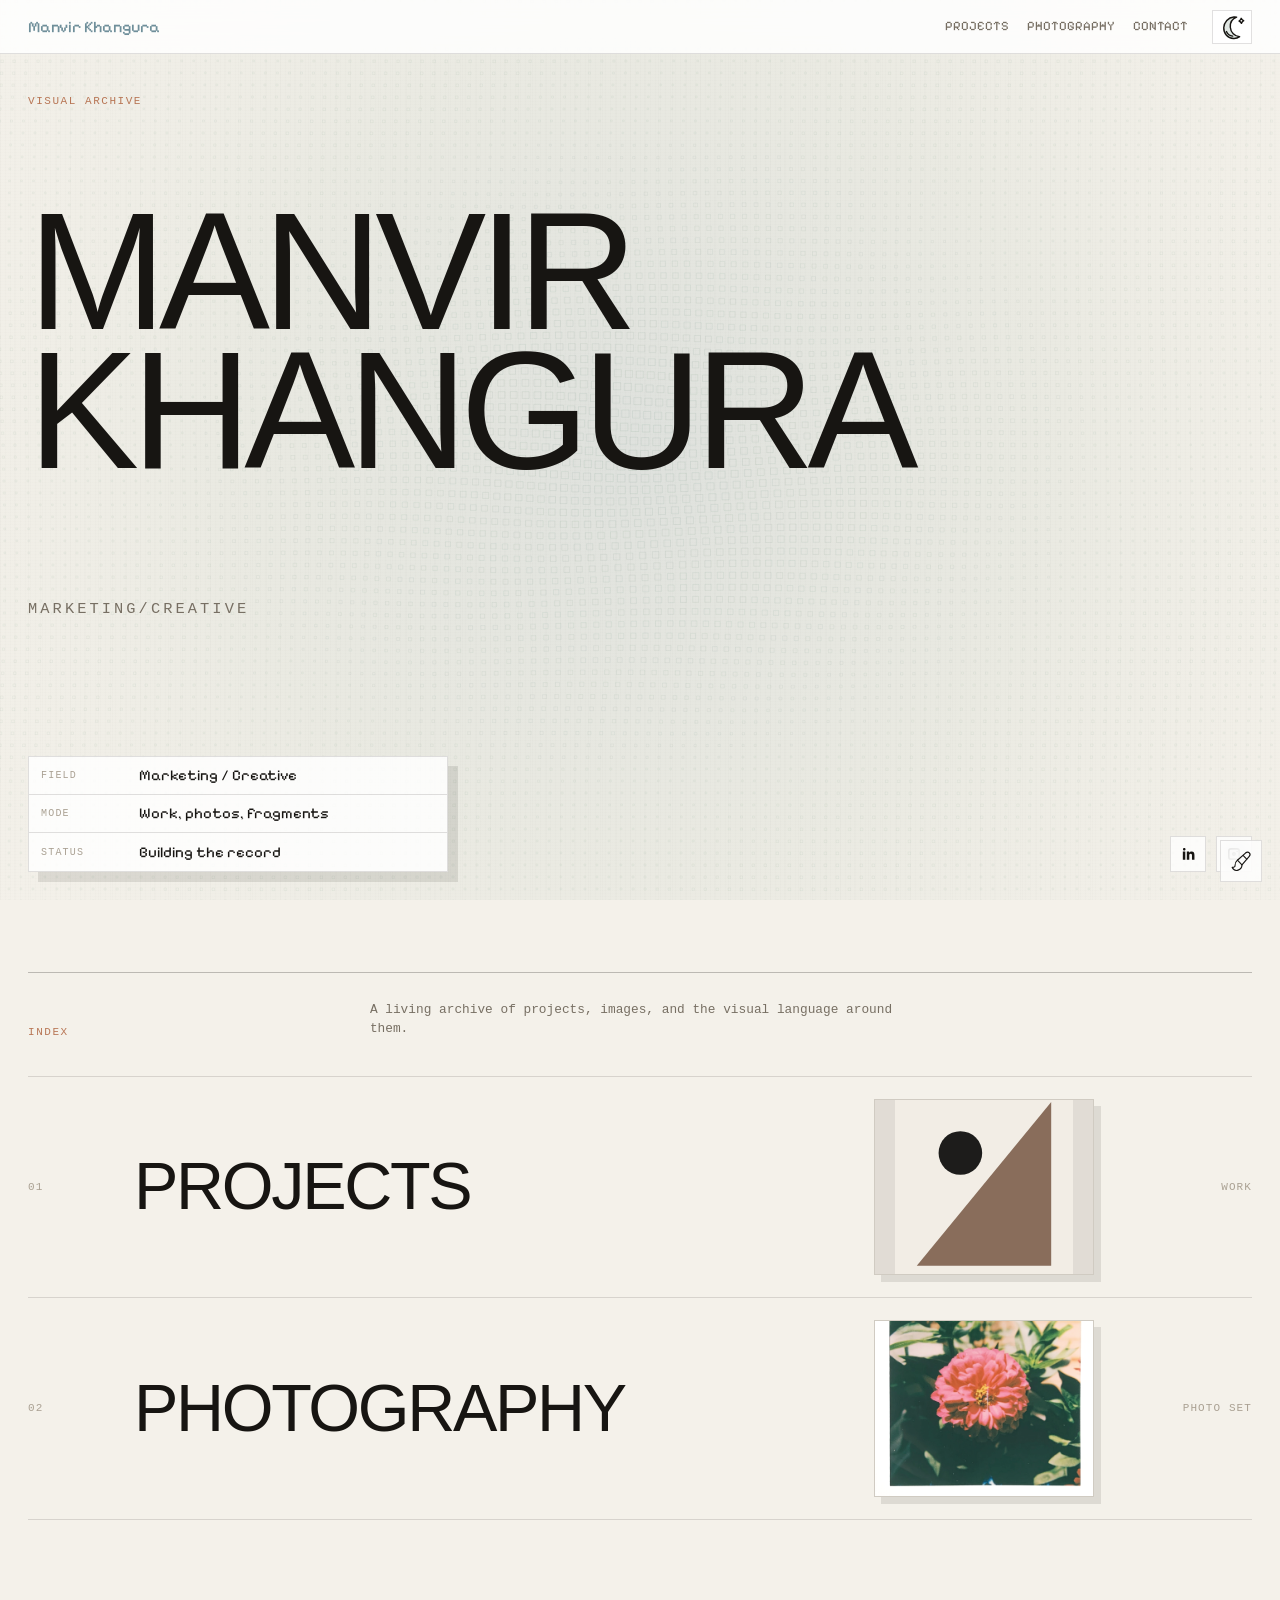
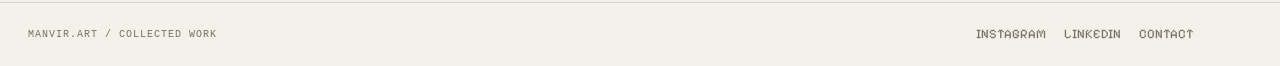
==== commit 754b1dd4: "Use real polaroids on photography page" ====
--- a/index.html
+++ b/index.html
@@ -6,9 +6,9 @@
     <meta name="description" content="Manvir Khangura portfolio: marketing, creative direction, photography, and culture-driven content." data-site="metaDescription" />
     <title>Manvir Khangura - Portfolio</title>
     <link rel="icon" href="favicon.svg" type="image/svg+xml" />
-    <link rel="stylesheet" href="styles.css?v=20260716-photo-left" />
+    <link rel="stylesheet" href="styles.css?v=20260725-polaroids" />
     <script src="content/admin-config.js"></script>
-    <script type="module" src="site.js?v=20260716-photo-left"></script>
+    <script type="module" src="site.js?v=20260725-polaroids"></script>
   </head>
   <body>
     <canvas class="atmosphere" id="atmosphere" aria-hidden="true"></canvas>
--- a/styles.css
+++ b/styles.css
@@ -837,34 +837,29 @@
 }
 
 .polaroid-card {
-  width: clamp(124px, 13.5vw, 188px);
+  width: clamp(138px, 14.5vw, 210px);
   margin: 0;
-  padding: clamp(8px, 1vw, 13px) clamp(8px, 1vw, 13px) clamp(24px, 2.4vw, 42px);
+  padding: 0;
   color: #191713;
-  background: #fffdf7;
-  border: 1px solid rgb(23 21 18 / 78%);
-  box-shadow: 9px 12px 0 rgb(23 21 18 / 12%);
+  background: transparent;
+  border: 0;
+  box-shadow: 10px 14px 0 rgb(23 21 18 / 12%);
   transform: translateX(var(--shift)) rotate(var(--r));
 }
 
 .polaroid-card img {
   width: 100%;
-  aspect-ratio: 1 / 1;
-  object-fit: cover;
-  background: #d8d3c7;
-  border: 1px solid rgb(23 21 18 / 16%);
-  filter: contrast(1.08) saturate(0.84) sepia(0.08);
+  height: auto;
+  aspect-ratio: auto;
+  object-fit: contain;
+  background: transparent;
+  border: 0;
+  filter: contrast(1.04) saturate(0.98);
   mix-blend-mode: normal;
 }
 
 .polaroid-card figcaption {
-  min-height: 22px;
-  margin-top: clamp(8px, 1vw, 13px);
-  font-family: var(--pixel);
-  font-size: 13px;
-  line-height: 1;
-  text-align: center;
-  color: rgb(23 21 18 / 70%);
+  display: none;
 }
 
 :root[data-theme="dark"] .project-page.is-photography::before {
@@ -874,8 +869,7 @@
 }
 
 :root[data-theme="dark"] .polaroid-card {
-  background: #eee9de;
-  border-color: rgb(240 238 232 / 28%);
+  background: transparent;
   box-shadow: 10px 13px 0 rgb(0 0 0 / 30%);
 }
 
@@ -1120,8 +1114,8 @@
   }
 
   .polaroid-card {
-    width: 148px;
-    padding: 8px 8px 26px;
+    width: 142px;
+    padding: 0;
     box-shadow: 5px 7px 0 rgb(23 21 18 / 10%);
   }
 
@@ -1240,7 +1234,7 @@
   }
 
   .polaroid-card {
-    width: 118px;
+    width: 108px;
   }
 
   .board-row {
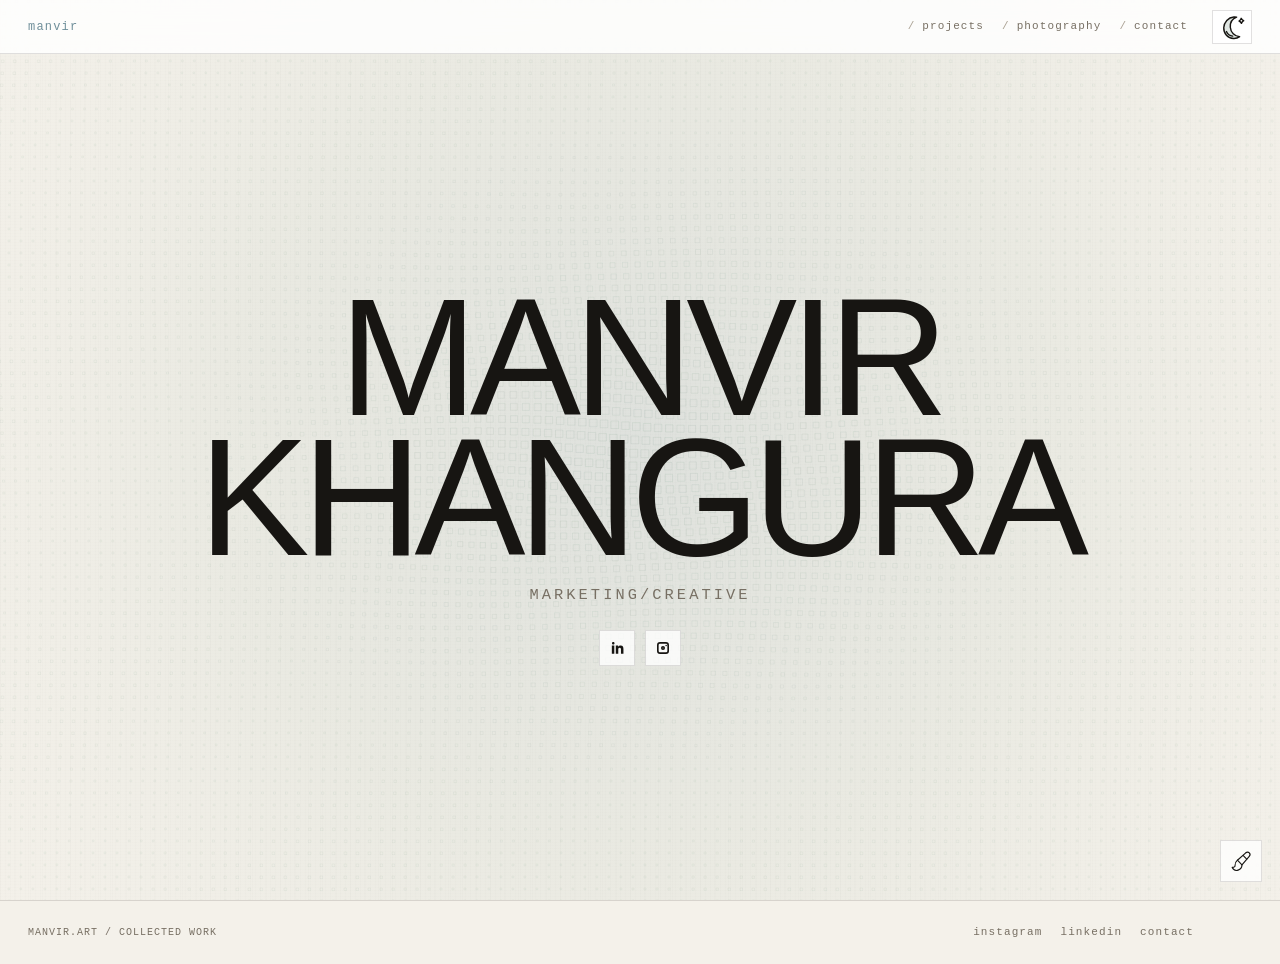
==== commit c99d1dce: "Refine portfolio header and project note" ====
--- a/index.html
+++ b/index.html
@@ -4,21 +4,21 @@
     <meta charset="utf-8" />
     <meta name="viewport" content="width=device-width, initial-scale=1" />
     <meta name="description" content="Manvir Khangura portfolio: marketing, creative direction, photography, and culture-driven content." data-site="metaDescription" />
-    <title>Manvir Khangura - Portfolio</title>
+    <title>Manvir</title>
     <link rel="icon" href="favicon.svg" type="image/svg+xml" />
-    <link rel="stylesheet" href="styles.css?v=20260725-polaroids" />
+    <link rel="stylesheet" href="styles.css?v=20260728-project-note" />
     <script src="content/admin-config.js"></script>
-    <script type="module" src="site.js?v=20260725-polaroids"></script>
+    <script type="module" src="site.js?v=20260728-project-note"></script>
   </head>
   <body>
     <canvas class="atmosphere" id="atmosphere" aria-hidden="true"></canvas>
 
     <header class="site-header">
-      <a class="brand" href="#home" data-route="home" data-site="name">Manvir Khangura</a>
+      <a class="brand" href="#home" data-route="home" data-site="name">Manvir</a>
       <nav class="site-nav" aria-label="Primary navigation">
-        <a href="#section/projects" data-route="projects">Projects</a>
-        <a href="#section/photography" data-route="photography">Photography</a>
-        <a href="#contact" data-route="contact">Contact</a>
+        <a href="#section/projects" data-route="projects">projects</a>
+        <a href="#section/photography" data-route="photography">photography</a>
+        <a href="#contact" data-route="contact">contact</a>
       </nav>
       <button class="theme-toggle" id="theme-toggle" type="button" aria-label="Switch to dark mode">
         <svg class="sun-icon" viewBox="0 0 48 48" aria-hidden="true">
@@ -47,41 +47,14 @@
       <section class="hero page-shell" data-view="home" aria-labelledby="intro-title">
         <div class="hero-grid">
           <div class="hero-copy">
-            <p class="kicker" data-site="kicker">Visual Archive</p>
             <h1 id="intro-title" data-site="headline">Manvir Khangura</h1>
             <p class="hero-statement" data-site="description">Marketing/Creative</p>
+            <div class="signal-strip" aria-label="Social links" data-site="heroLinks">
+              <a href="https://www.linkedin.com/in/manvir-khangura" target="_blank" rel="noreferrer" aria-label="LinkedIn">LinkedIn</a>
+              <a href="https://www.instagram.com/manvir.s_/" target="_blank" rel="noreferrer" aria-label="Instagram">Instagram</a>
+            </div>
           </div>
         </div>
-
-        <div class="hero-bottom">
-          <dl class="archive-card" aria-label="Archive details">
-            <div>
-              <dt>Field</dt>
-              <dd>Marketing / Creative</dd>
-            </div>
-            <div>
-              <dt>Mode</dt>
-              <dd>Work, photos, fragments</dd>
-            </div>
-            <div>
-              <dt>Status</dt>
-              <dd>Building the record</dd>
-            </div>
-          </dl>
-          <div class="signal-strip" aria-label="Social links" data-site="heroLinks">
-            <a href="https://www.linkedin.com/in/manvir-khangura" target="_blank" rel="noreferrer" aria-label="LinkedIn">LinkedIn</a>
-            <a href="https://www.instagram.com/manvir.s_/" target="_blank" rel="noreferrer" aria-label="Instagram">Instagram</a>
-          </div>
-        </div>
-      </section>
-
-      <section class="work-index page-shell" data-view="home" aria-labelledby="work-title">
-        <div class="section-heading">
-          <p class="eyebrow">Index</p>
-          <h2 id="work-title" class="visually-hidden">Selected work</h2>
-          <p class="section-note">A living archive of projects, images, and the visual language around them.</p>
-        </div>
-        <div class="project-list" id="featured-grid"></div>
       </section>
 
       <section class="archive page-shell" data-view="archive" hidden>
@@ -103,16 +76,33 @@
         <div class="image-stack" id="project-images"></div>
       </article>
 
-      <section class="contact page-shell" data-view="contact" hidden aria-labelledby="contact-title">
-        <p class="eyebrow">Contact</p>
-        <h1 id="contact-title" data-site="contactHeading">Available for marketing, creative direction, photography, and culture-driven content.</h1>
-        <div class="contact-list" data-site="contactLinks">
-          <a href="https://www.linkedin.com/in/manvir-khangura" target="_blank" rel="noreferrer">LinkedIn</a>
-          <a href="https://www.instagram.com/manvir.s_/" target="_blank" rel="noreferrer">Instagram</a>
-          <span>Marketing</span>
-          <span>Creative</span>
-          <span>Photography</span>
+      <section class="contact signature-wall-page page-shell" data-view="contact" hidden aria-labelledby="contact-title">
+        <div class="signature-intro">
+          <p class="eyebrow">Contact</p>
+          <h1 id="contact-title">Signature wall</h1>
+          <p class="wall-copy">Leave a typed note or draw directly onto a sticky.</p>
+          <div class="contact-list" data-site="contactLinks">
+            <a href="https://www.linkedin.com/in/manvir-khangura" target="_blank" rel="noreferrer">LinkedIn</a>
+            <a href="https://www.instagram.com/manvir.s_/" target="_blank" rel="noreferrer">Instagram</a>
+          </div>
         </div>
+        <form class="signature-form" id="signature-form">
+          <div class="wall-mode" role="group" aria-label="Choose note style">
+            <button class="active" type="button" data-wall-mode="type">Type</button>
+            <button type="button" data-wall-mode="draw">Draw</button>
+          </div>
+          <div class="sticky-composer">
+            <textarea id="wall-note" name="note" maxlength="140" rows="5" placeholder="write something small"></textarea>
+            <div class="signature-pad-top">
+              <span>Draw note</span>
+              <button type="button" id="clear-signature">Clear</button>
+            </div>
+            <canvas id="signature-canvas" width="520" height="300" tabindex="0" aria-label="Draw a note"></canvas>
+          </div>
+          <button class="wall-submit" type="submit">Post note</button>
+          <p class="wall-status" id="wall-status" aria-live="polite"></p>
+        </form>
+        <div class="sticky-wall" id="sticky-wall" aria-label="Signature wall notes"></div>
       </section>
     </main>
 
--- a/styles.css
+++ b/styles.css
@@ -224,11 +224,13 @@
 .brand {
   width: max-content;
   max-width: 56vw;
-  color: var(--text);
-  font-family: var(--pixel);
-  font-size: 16px;
+  color: var(--accent-2);
+  font-family: var(--mono);
+  font-size: 12px;
   font-weight: 500;
   line-height: 1;
+  letter-spacing: 0.1em;
+  text-transform: lowercase;
   white-space: nowrap;
 }
 
@@ -239,11 +241,11 @@
   justify-content: flex-end;
   gap: 18px;
   color: var(--muted);
-  font-family: var(--pixel);
-  font-size: 13px;
+  font-family: var(--mono);
+  font-size: 11px;
   line-height: 1;
-  letter-spacing: 0;
-  text-transform: uppercase;
+  letter-spacing: 0.1em;
+  text-transform: lowercase;
 }
 
 .site-nav {
@@ -252,6 +254,12 @@
   white-space: nowrap;
 }
 
+.site-nav a::before {
+  content: "/";
+  margin-right: 7px;
+  color: var(--dim);
+}
+
 .page-shell {
   width: min(var(--max), 100%);
   margin: 0 auto;
@@ -262,22 +270,25 @@
   min-height: calc(100vh - 54px);
   display: flex;
   flex-direction: column;
-  justify-content: space-between;
-  padding-top: 42px;
-  padding-bottom: 28px;
+  justify-content: center;
+  padding-top: clamp(80px, 12vh, 150px);
+  padding-bottom: clamp(70px, 12vh, 140px);
 }
 
 .hero-grid {
   display: grid;
   grid-template-columns: minmax(0, 1fr);
-  align-items: start;
-  gap: 44px;
+  align-items: center;
+  gap: 28px;
 }
 
 .hero-copy {
   display: grid;
-  min-height: 58vh;
-  align-content: space-between;
+  justify-items: center;
+  align-content: center;
+  gap: 18px;
+  min-height: 0;
+  text-align: center;
 }
 
 .kicker,
@@ -302,7 +313,7 @@
 h1 {
   max-width: 1160px;
   margin-bottom: 0;
-  font-size: clamp(68px, 13vw, 220px);
+  font-size: clamp(72px, 13vw, 210px);
   line-height: 0.84;
   font-weight: 400;
   letter-spacing: -0.045em;
@@ -311,7 +322,7 @@
 
 .hero-statement {
   max-width: 720px;
-  margin: 24px 0 0;
+  margin: 0;
   padding: 0;
   color: var(--muted);
   background: transparent;
@@ -495,6 +506,11 @@
   padding-top: 0;
 }
 
+.hero .signal-strip {
+  justify-content: center;
+  margin-top: 8px;
+}
+
 .signal-strip a,
 .signal-strip span,
 .contact-list a,
@@ -798,7 +814,6 @@
   z-index: 1;
   pointer-events: none;
   overflow: hidden;
-  mask-image: linear-gradient(90deg, #000 0 31%, rgb(0 0 0 / 72%) 36%, transparent 46%);
 }
 
 .polaroid-stage {
@@ -833,7 +848,6 @@
 .lane-drift {
   left: clamp(160px, 14vw, 236px);
   animation-duration: 44s;
-  opacity: 0.68;
 }
 
 .polaroid-card {
@@ -897,6 +911,34 @@
   gap: 18px;
 }
 
+.project-sticky-note {
+  grid-column: span 4;
+  align-self: start;
+  min-height: 230px;
+  padding: 20px;
+  color: #191713;
+  background: #efe3a9;
+  border: 1px solid rgb(25 23 19 / 18%);
+  box-shadow: 10px 12px 0 rgb(23 21 18 / 10%);
+  transform: rotate(-1.8deg);
+}
+
+.project-sticky-note span {
+  display: block;
+  margin-bottom: 26px;
+  font-family: var(--mono);
+  font-size: 10px;
+  letter-spacing: 0.12em;
+  text-transform: uppercase;
+}
+
+.project-sticky-note p {
+  margin: 0;
+  font-family: Georgia, "Times New Roman", serif;
+  font-size: clamp(22px, 2.2vw, 34px);
+  line-height: 1.12;
+}
+
 .image-stack img {
   width: 100%;
   min-height: 260px;
@@ -942,6 +984,249 @@
 .contact h1 {
   max-width: 1180px;
   margin-top: 18px;
+}
+
+.signature-wall-page {
+  display: grid;
+  grid-template-columns: minmax(300px, 0.36fr) minmax(420px, 0.64fr);
+  grid-template-rows: auto minmax(220px, 1fr);
+  column-gap: clamp(48px, 6vw, 112px);
+  row-gap: 30px;
+  align-content: start;
+}
+
+.signature-intro {
+  display: grid;
+  align-content: start;
+  gap: 18px;
+}
+
+.signature-intro h1 {
+  max-width: 520px;
+  font-size: clamp(54px, 6.8vw, 112px);
+  line-height: 0.86;
+  text-transform: uppercase;
+}
+
+.wall-copy {
+  max-width: 520px;
+  margin: 0;
+  color: var(--muted);
+  font-family: Georgia, "Times New Roman", serif;
+  font-size: clamp(18px, 2vw, 28px);
+  line-height: 1.22;
+}
+
+.signature-form {
+  display: grid;
+  gap: 14px;
+  padding: 16px;
+  background: var(--panel-bg);
+  border: 1px solid var(--line);
+  box-shadow: 10px 10px 0 var(--shadow);
+  backdrop-filter: blur(12px);
+  -webkit-backdrop-filter: blur(12px);
+}
+
+.wall-mode {
+  display: flex;
+  align-items: center;
+  gap: 8px;
+}
+
+.wall-mode button,
+.signature-pad-top span {
+  color: var(--dim);
+  font-family: var(--mono);
+  font-size: 10px;
+  letter-spacing: 0.12em;
+  text-transform: uppercase;
+}
+
+.wall-mode button {
+  min-height: 32px;
+  padding: 0 14px;
+  background: var(--chip-bg);
+  border: 1px solid var(--line);
+  border-radius: 0;
+  cursor: pointer;
+}
+
+.wall-mode button.active {
+  color: #191713;
+  background: #efe3a9;
+  border-color: rgb(25 23 19 / 34%);
+}
+
+.sticky-composer {
+  display: grid;
+  min-height: 300px;
+  padding: 18px;
+  color: #191713;
+  background: #efe3a9;
+  border: 1px solid rgb(25 23 19 / 18%);
+  box-shadow: 8px 9px 0 rgb(23 21 18 / 11%);
+  transform: rotate(-0.8deg);
+}
+
+.sticky-composer textarea {
+  min-height: 244px;
+  resize: none;
+  color: #191713;
+  background: transparent;
+  border: 0;
+  border-radius: 0;
+  padding: 0;
+  font-family: Georgia, "Times New Roman", serif;
+  font-size: clamp(22px, 2.4vw, 34px);
+  line-height: 1.16;
+}
+
+.sticky-composer textarea::placeholder {
+  color: rgb(25 23 19 / 38%);
+}
+
+.sticky-composer textarea:focus,
+.sticky-composer canvas:focus {
+  outline: 0;
+}
+
+.signature-pad-top {
+  display: none;
+  align-items: center;
+  justify-content: space-between;
+  gap: 12px;
+}
+
+.signature-pad-top button,
+.wall-submit {
+  min-height: 34px;
+  padding: 0 12px;
+  color: var(--text);
+  background: var(--chip-bg);
+  border: 1px solid var(--line);
+  border-radius: 0;
+  cursor: pointer;
+  font-family: var(--mono);
+  font-size: 10px;
+  letter-spacing: 0.1em;
+  text-transform: uppercase;
+}
+
+.signature-pad-top button:hover,
+.wall-submit:hover {
+  color: var(--ink);
+  background: var(--accent);
+  border-color: var(--ink);
+}
+
+.sticky-composer canvas {
+  display: none;
+  width: 100%;
+  height: 254px;
+  background:
+    linear-gradient(rgb(25 23 19 / 8%) 1px, transparent 1px),
+    linear-gradient(90deg, rgb(25 23 19 / 8%) 1px, transparent 1px),
+    transparent;
+  background-size: 28px 28px;
+  border: 0;
+  cursor: crosshair;
+  touch-action: none;
+}
+
+.signature-form.draw-mode .sticky-composer textarea {
+  display: none;
+}
+
+.signature-form.draw-mode .signature-pad-top,
+.signature-form.draw-mode .sticky-composer canvas {
+  display: flex;
+}
+
+.signature-form.draw-mode .sticky-composer canvas {
+  display: block;
+}
+
+.wall-submit {
+  justify-self: start;
+  min-width: 128px;
+  background: var(--accent);
+}
+
+.wall-status {
+  min-height: 18px;
+  margin: 0;
+  color: var(--muted);
+  font-family: var(--mono);
+  font-size: 10px;
+  letter-spacing: 0.08em;
+  text-transform: uppercase;
+}
+
+.sticky-wall {
+  grid-column: 1 / -1;
+  display: grid;
+  grid-template-columns: repeat(auto-fill, minmax(170px, 1fr));
+  gap: 16px;
+  align-content: start;
+  min-height: 260px;
+  padding-top: 8px;
+}
+
+.wall-sticky,
+.wall-empty {
+  min-height: 172px;
+  margin: 0;
+  padding: 16px;
+  color: #191713;
+  background: #efe3a9;
+  border: 1px solid rgb(25 23 19 / 18%);
+  box-shadow: 8px 9px 0 rgb(23 21 18 / 11%);
+}
+
+.wall-sticky {
+  display: grid;
+  transform: rotate(var(--tilt));
+}
+
+.wall-sticky:nth-child(3n + 2) {
+  background: #d9e4c9;
+}
+
+.wall-sticky:nth-child(3n + 3) {
+  background: #e8d2bc;
+}
+
+.wall-sticky p {
+  margin: 0;
+  font-family: Georgia, "Times New Roman", serif;
+  font-size: 18px;
+  line-height: 1.28;
+}
+
+.wall-sticky.drawn-sticky {
+  padding: 10px;
+}
+
+.wall-sticky.drawn-sticky img {
+  align-self: stretch;
+  justify-self: stretch;
+  height: 100%;
+  width: 100%;
+  object-fit: contain;
+  object-position: center;
+  mix-blend-mode: multiply;
+}
+
+.wall-empty {
+  display: grid;
+  place-items: center;
+  color: rgb(25 23 19 / 62%);
+  font-family: var(--pixel);
+  font-size: 18px;
+  line-height: 1;
+  text-align: center;
+  transform: rotate(-1.4deg);
 }
 
 .site-footer {
@@ -1085,7 +1370,7 @@
   }
 
   .project-page.is-photography .photo-marquee {
-    mask-image: linear-gradient(90deg, #000 0 34%, rgb(0 0 0 / 46%) 42%, transparent 58%);
+    width: 132px;
   }
 
   .polaroid-stage {
@@ -1098,7 +1383,6 @@
   .polaroid-lane {
     width: 128px;
     gap: 24px;
-    opacity: 0.58;
   }
 
   .lane-slow {
@@ -1123,6 +1407,12 @@
     grid-template-columns: 1fr;
   }
 
+  .project-sticky-note {
+    grid-column: auto;
+    min-height: 190px;
+    box-shadow: 6px 7px 0 rgb(23 21 18 / 10%);
+  }
+
   .image-stack img:nth-child(n) {
     grid-column: auto;
     aspect-ratio: 4 / 5;
@@ -1133,6 +1423,31 @@
     flex-direction: column;
     padding: 22px 72px 22px 16px;
   }
+
+  .signature-wall-page {
+    grid-template-columns: 1fr;
+    gap: 22px;
+  }
+
+  .signature-form {
+    padding: 12px;
+    box-shadow: 6px 6px 0 var(--shadow);
+  }
+
+  .sticky-wall {
+    grid-template-columns: repeat(2, minmax(0, 1fr));
+    gap: 12px;
+  }
+
+  .wall-sticky,
+  .wall-empty {
+    min-height: 156px;
+    padding: 14px;
+  }
+
+  .wall-sticky p {
+    font-size: 16px;
+  }
 }
 
 @media (max-width: 1180px) and (min-width: 941px) {
@@ -1158,7 +1473,7 @@
   }
 
   .project-page.is-photography .photo-marquee {
-    mask-image: linear-gradient(90deg, #000 0 36%, rgb(0 0 0 / 62%) 42%, transparent 54%);
+    width: 390px;
   }
 
   .polaroid-stage {
@@ -1213,7 +1528,7 @@
   }
 
   .project-page.is-photography .photo-marquee {
-    mask-image: linear-gradient(90deg, #000 0 24%, rgb(0 0 0 / 44%) 32%, transparent 46%);
+    width: 94px;
   }
 
   .polaroid-stage {
@@ -1222,7 +1537,6 @@
 
   .polaroid-lane {
     width: 104px;
-    opacity: 0.66;
   }
 
   .lane-slow {
@@ -1274,4 +1588,16 @@
     padding: 0 10px;
     font-size: 10px;
   }
-}
+
+  .sticky-wall {
+    grid-template-columns: 1fr;
+  }
+
+  .signature-intro h1 {
+    font-size: clamp(44px, 15vw, 68px);
+  }
+
+  .signature-pad canvas {
+    height: 170px;
+  }
+}
